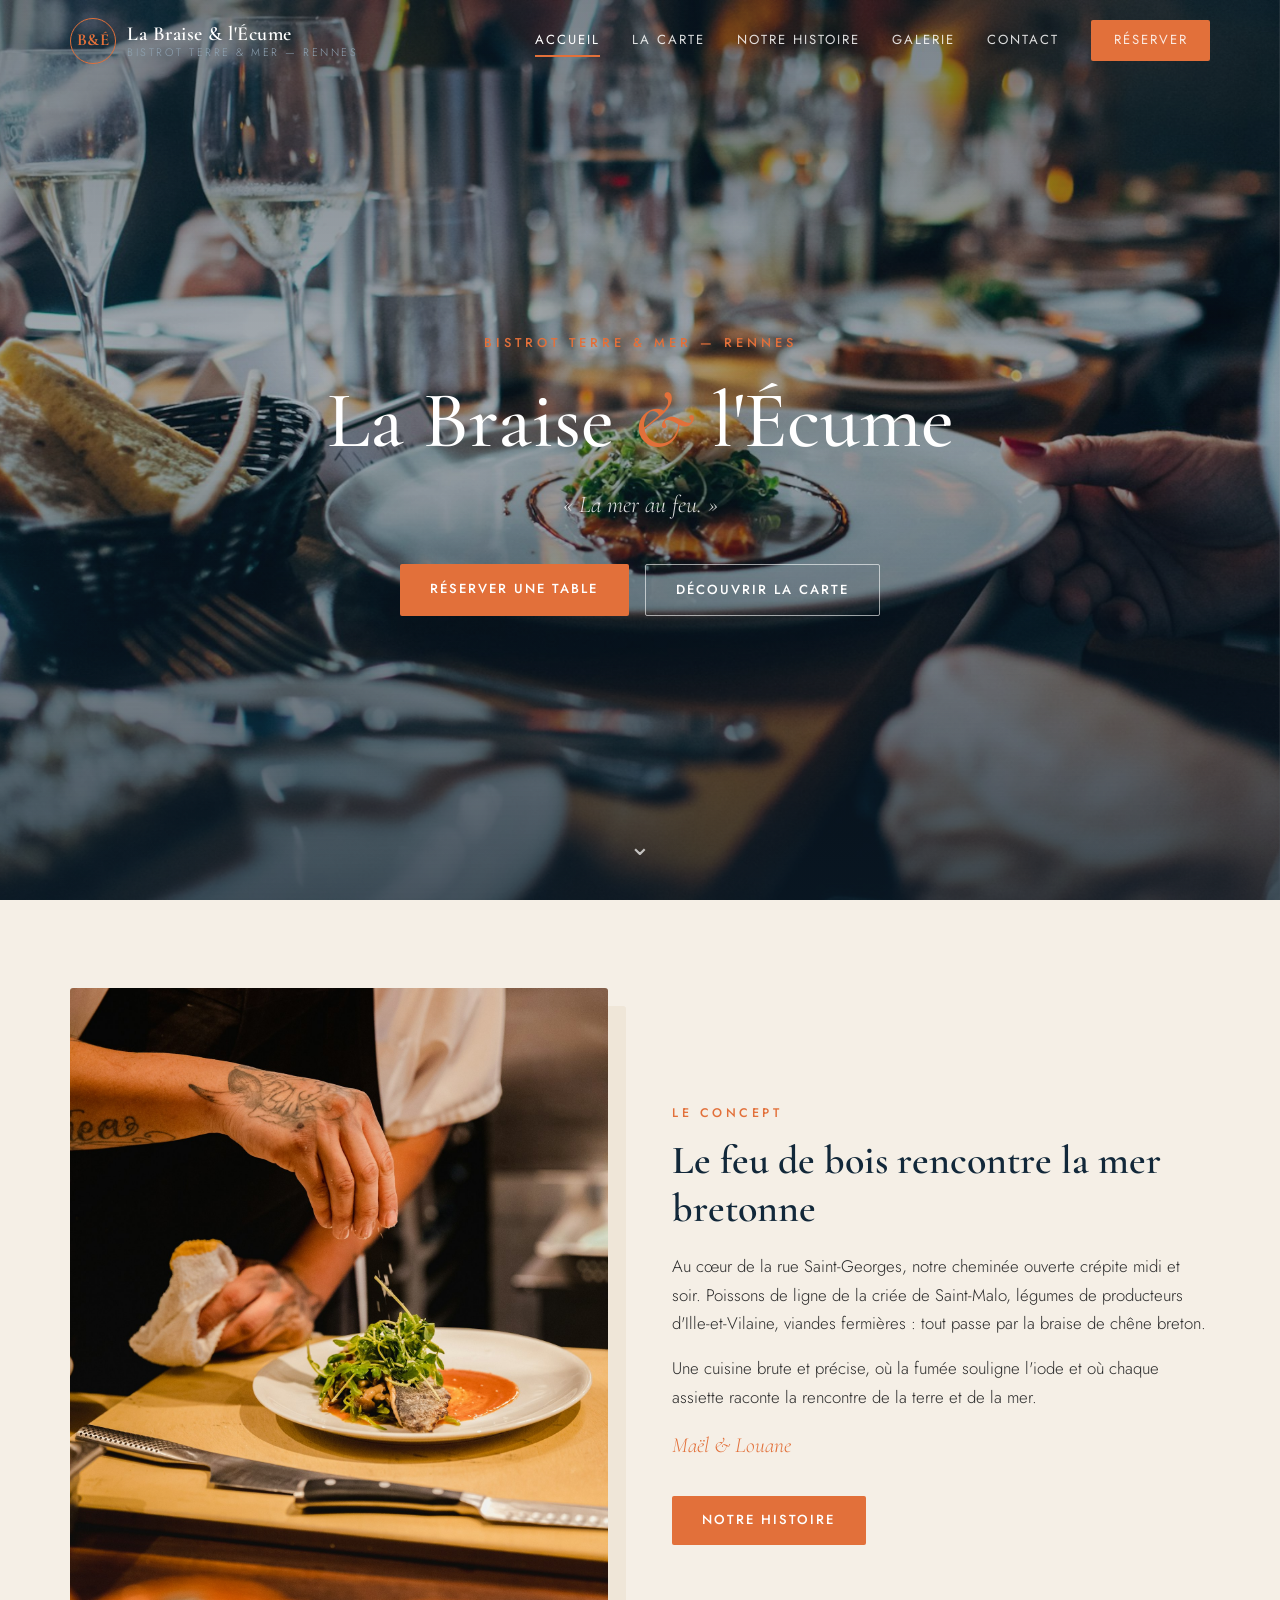
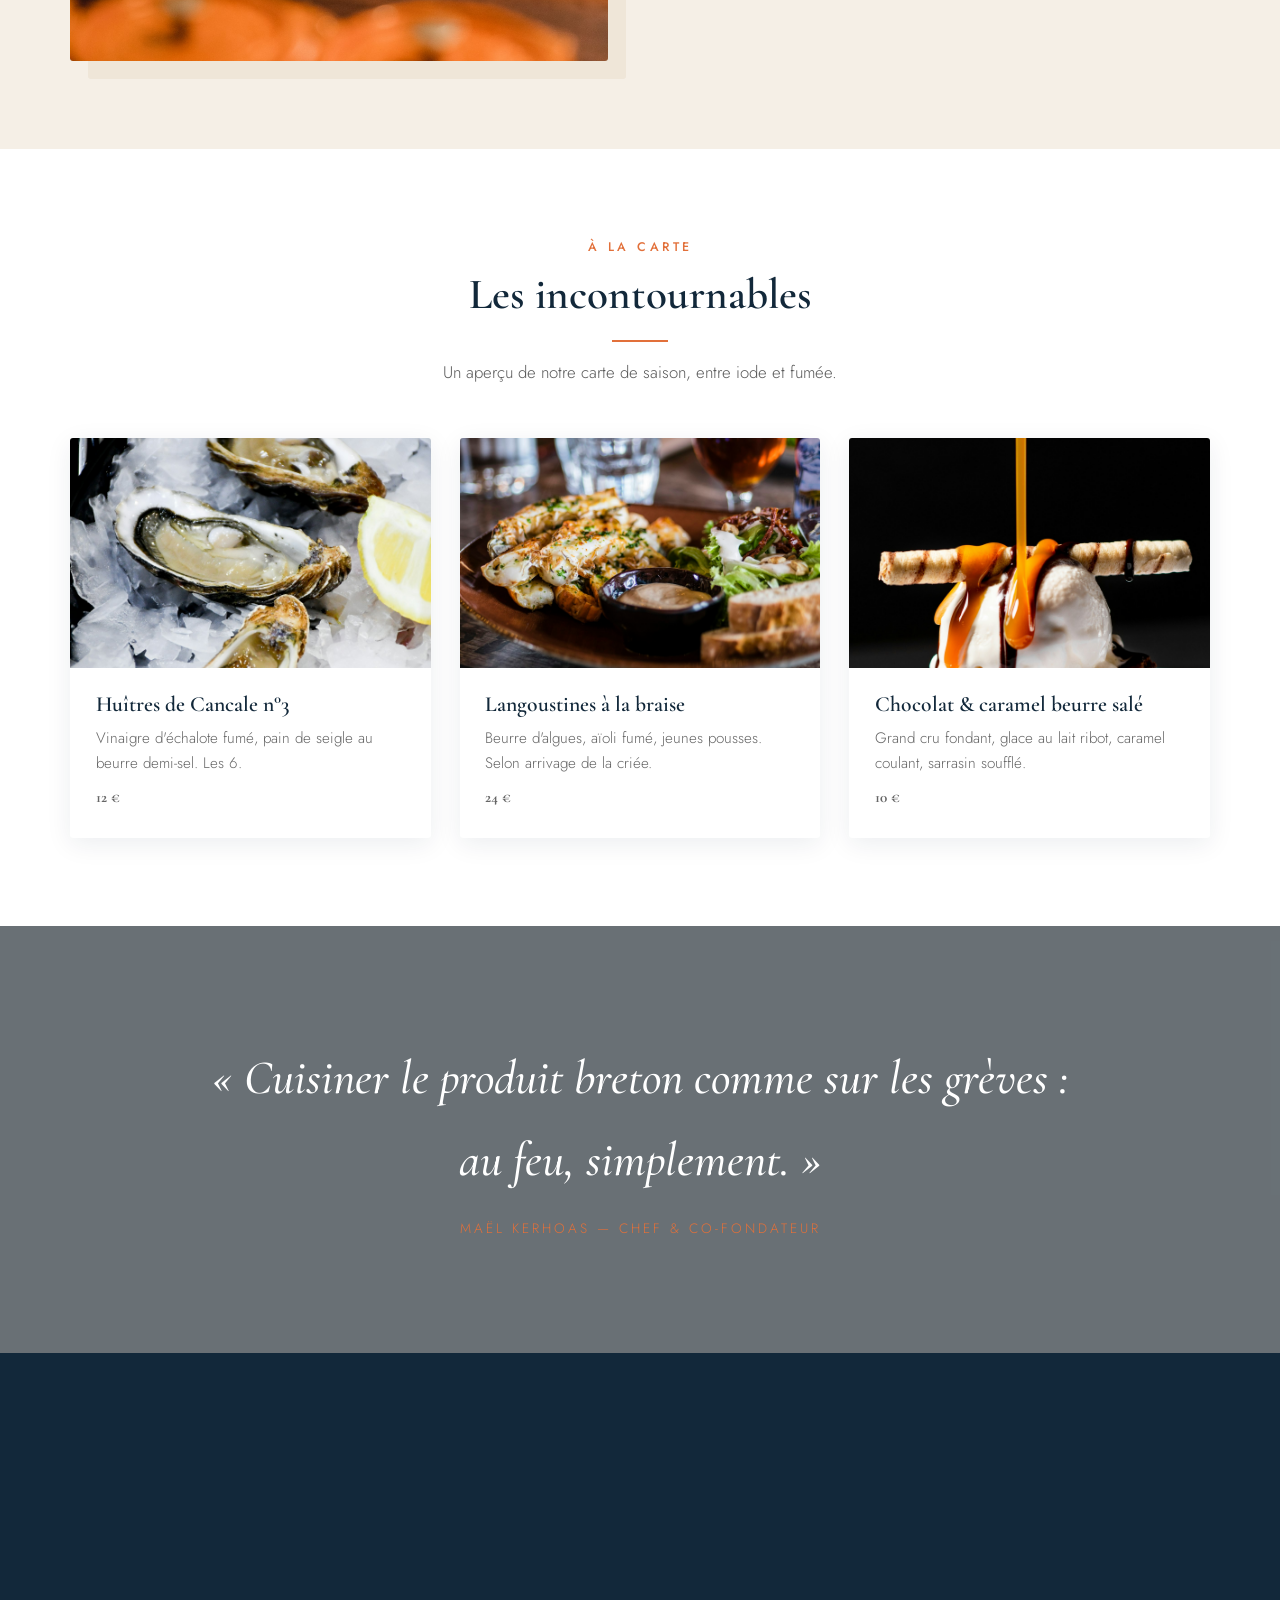
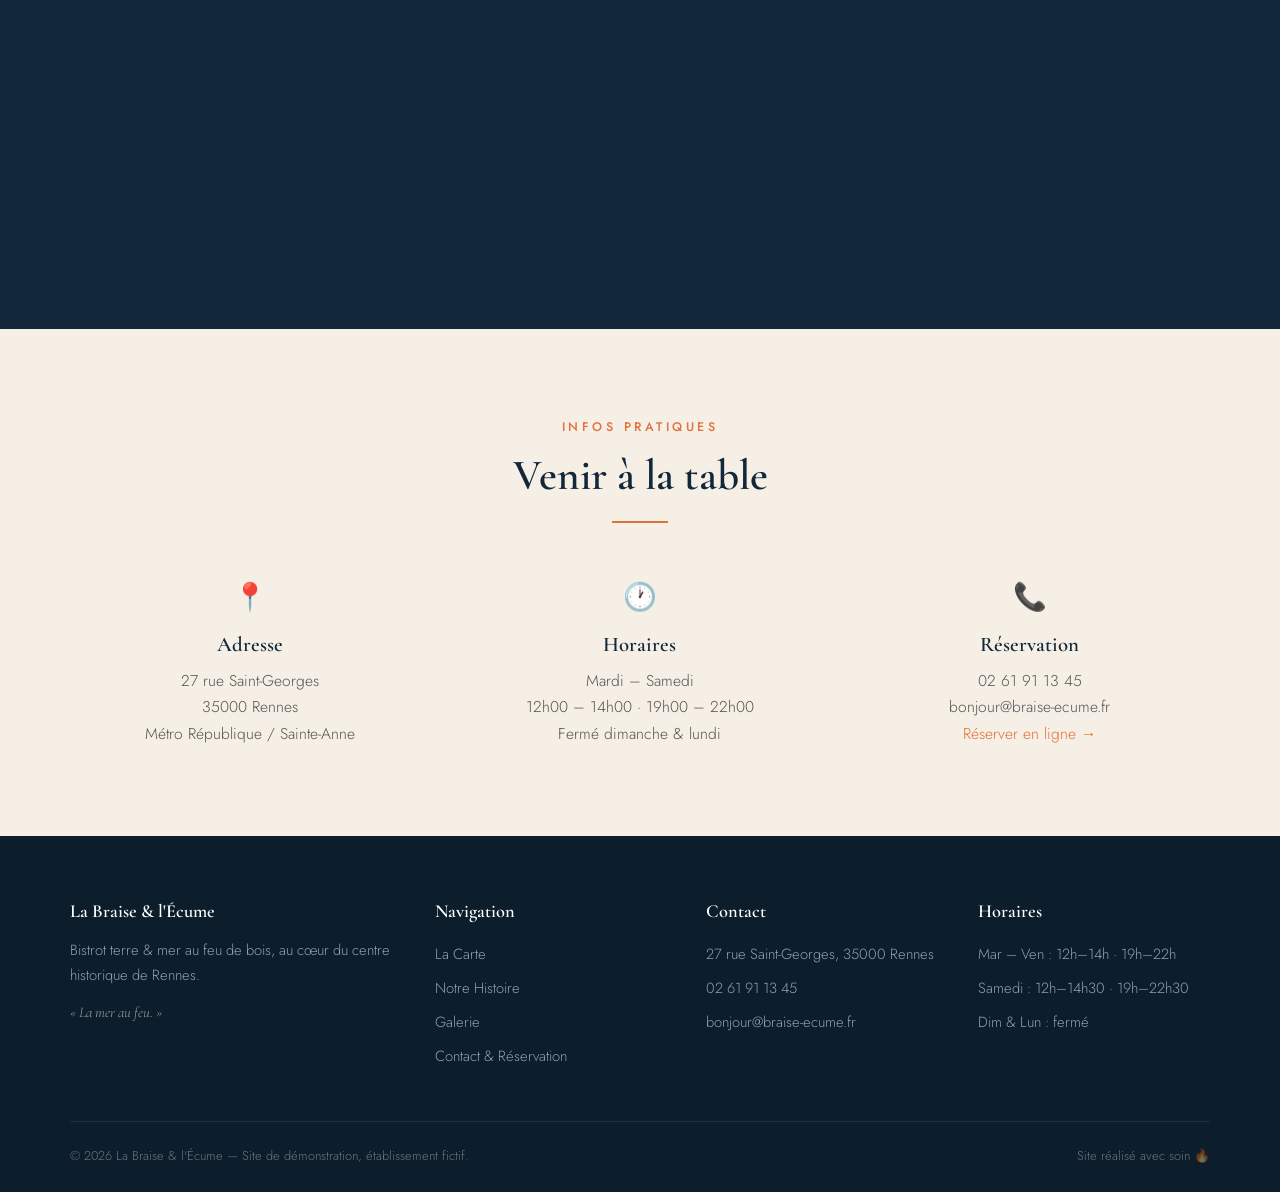
==== index.html @ b2feb7f7 "Site vitrine démo — La Braise & l'Écume, bistrot fictif à Rennes Co-Authored-By: Claude Fable 5 <nor" ====
<!DOCTYPE html>
<html lang="fr">
<head>
  <meta charset="UTF-8">
  <meta name="viewport" content="width=device-width, initial-scale=1.0">
  <title>La Braise &amp; l'Écume — Bistrot terre &amp; mer à Rennes</title>
  <meta name="description" content="Bistrot terre & mer au cœur de Rennes. Cuisine à la braise, produits de la mer bretonne, circuit court. Rue Saint-Georges — La mer au feu.">
  <link rel="preconnect" href="https://fonts.googleapis.com">
  <link rel="preconnect" href="https://fonts.gstatic.com" crossorigin>
  <link href="https://fonts.googleapis.com/css2?family=Cormorant+Garamond:ital,wght@0,400;0,500;0,600;0,700;1,400;1,500&family=Jost:wght@300;400;500;600&display=swap" rel="stylesheet">
  <link rel="stylesheet" href="css/style.css">
  <link rel="icon" href="data:image/svg+xml,<svg xmlns='http://www.w3.org/2000/svg' viewBox='0 0 100 100'><text y='.9em' font-size='90'>🔥</text></svg>">
</head>
<body>

  <header class="header">
    <div class="container header-inner">
      <a href="index.html" class="logo">
        <span class="logo-mark">B&amp;É</span>
        <span class="logo-text">
          <span class="logo-name">La Braise &amp; l'Écume</span>
          <span class="logo-tag">Bistrot terre &amp; mer — Rennes</span>
        </span>
      </a>
      <nav class="nav">
        <a href="index.html" class="active">Accueil</a>
        <a href="carte.html">La Carte</a>
        <a href="histoire.html">Notre Histoire</a>
        <a href="galerie.html">Galerie</a>
        <a href="contact.html">Contact</a>
        <a href="contact.html#reservation" class="btn">Réserver</a>
      </nav>
      <button class="burger" aria-label="Menu"><span></span><span></span><span></span></button>
    </div>
  </header>

  <!-- HERO -->
  <section class="hero">
    <div class="hero-content">
      <p class="hero-kicker">Bistrot terre &amp; mer — Rennes</p>
      <h1>La Braise <em>&amp;</em> l'Écume</h1>
      <p class="hero-sub">« La mer au feu. »</p>
      <div class="hero-actions">
        <a href="contact.html#reservation" class="btn">Réserver une table</a>
        <a href="carte.html" class="btn ghost">Découvrir la carte</a>
      </div>
    </div>
    <a href="#concept" class="hero-scroll" aria-label="Défiler">⌄</a>
  </section>

  <!-- CONCEPT -->
  <section class="section" id="concept">
    <div class="container split">
      <div class="split-img reveal">
        <img src="images/dressage.jpg" alt="Le chef dresse un plat au comptoir de la cuisine ouverte">
      </div>
      <div class="split-txt reveal">
        <span class="kicker">Le concept</span>
        <h2>Le feu de bois rencontre la mer bretonne</h2>
        <p>Au cœur de la rue Saint-Georges, notre cheminée ouverte crépite midi et soir.
        Poissons de ligne de la criée de Saint-Malo, légumes de producteurs d'Ille-et-Vilaine,
        viandes fermières : tout passe par la braise de chêne breton.</p>
        <p>Une cuisine brute et précise, où la fumée souligne l'iode et où chaque assiette
        raconte la rencontre de la terre et de la mer.</p>
        <p class="signature">Maël &amp; Louane</p>
        <a href="histoire.html" class="btn">Notre histoire</a>
      </div>
    </div>
  </section>

  <!-- SUGGESTIONS -->
  <section class="section white">
    <div class="container">
      <div class="section-head reveal">
        <span class="kicker">À la carte</span>
        <h2>Les incontournables</h2>
        <hr class="sep">
        <p>Un aperçu de notre carte de saison, entre iode et fumée.</p>
      </div>
      <div class="cards">
        <article class="card reveal">
          <img src="images/huitres.jpg" alt="Huîtres creuses de Cancale sur glace">
          <div class="card-body">
            <h3>Huîtres de Cancale n°3</h3>
            <p>Vinaigre d'échalote fumé, pain de seigle au beurre demi-sel. Les 6.</p>
            <p class="card-prix">12 €</p>
          </div>
        </article>
        <article class="card reveal">
          <img src="images/cuisine.jpg" alt="Langoustines grillées, salade croquante et pain de campagne">
          <div class="card-body">
            <h3>Langoustines à la braise</h3>
            <p>Beurre d'algues, aïoli fumé, jeunes pousses. Selon arrivage de la criée.</p>
            <p class="card-prix">24 €</p>
          </div>
        </article>
        <article class="card reveal">
          <img src="images/dessert.jpg" alt="Dessert chocolat, glace et caramel coulant">
          <div class="card-body">
            <h3>Chocolat &amp; caramel beurre salé</h3>
            <p>Grand cru fondant, glace au lait ribot, caramel coulant, sarrasin soufflé.</p>
            <p class="card-prix">10 €</p>
          </div>
        </article>
      </div>
    </div>
  </section>

  <!-- BANDEAU DEVISE -->
  <section class="bandeau">
    <div>
      <blockquote>« Cuisiner le produit breton comme sur les grèves&nbsp;:<br>au feu, simplement. »</blockquote>
      <cite>Maël Kerhoas — Chef &amp; co-fondateur</cite>
    </div>
  </section>

  <!-- AVIS -->
  <section class="section dark">
    <div class="container">
      <div class="section-head reveal">
        <span class="kicker">Ils en parlent</span>
        <h2>Le mot de nos clients</h2>
        <hr class="sep">
      </div>
      <div class="avis-grid">
        <article class="avis reveal">
          <div class="avis-stars">★★★★★</div>
          <p>« Le turbot entier à la braise, à partager à deux : un souvenir de vacances en
          plein centre de Rennes. Service aux petits soins. »</p>
          <footer>Camille R. — Google</footer>
        </article>
        <article class="avis reveal">
          <div class="avis-stars">★★★★★</div>
          <p>« La cheminée en salle, l'odeur du feu de bois, les accords cidre proposés par
          Louane… On y retourne dès que possible. »</p>
          <footer>Antoine L. — TripAdvisor</footer>
        </article>
        <article class="avis reveal">
          <div class="avis-stars">★★★★★</div>
          <p>« Formule midi imbattable pour la qualité. Produits ultra-frais, équipe
          passionnée qui prend le temps d'expliquer chaque plat. »</p>
          <footer>Sophie M. — Google</footer>
        </article>
      </div>
    </div>
  </section>

  <!-- INFOS PRATIQUES -->
  <section class="section">
    <div class="container">
      <div class="section-head reveal">
        <span class="kicker">Infos pratiques</span>
        <h2>Venir à la table</h2>
        <hr class="sep">
      </div>
      <div class="infos-grid">
        <div class="info-item reveal">
          <span class="ico">📍</span>
          <h3>Adresse</h3>
          <p>27 rue Saint-Georges<br>35000 Rennes<br>Métro République / Sainte-Anne</p>
        </div>
        <div class="info-item reveal">
          <span class="ico">🕐</span>
          <h3>Horaires</h3>
          <p>Mardi – Samedi<br>12h00 – 14h00 · 19h00 – 22h00<br>Fermé dimanche &amp; lundi</p>
        </div>
        <div class="info-item reveal">
          <span class="ico">📞</span>
          <h3>Réservation</h3>
          <p>02 61 91 13 45<br>bonjour@braise-ecume.fr<br><a href="contact.html#reservation" style="color:var(--braise)">Réserver en ligne →</a></p>
        </div>
      </div>
    </div>
  </section>

  <!-- FOOTER -->
  <footer class="footer">
    <div class="container">
      <div class="footer-grid">
        <div>
          <h4>La Braise &amp; l'Écume</h4>
          <p>Bistrot terre &amp; mer au feu de bois, au cœur du centre historique de Rennes.</p>
          <p class="footer-devise">« La mer au feu. »</p>
        </div>
        <div>
          <h4>Navigation</h4>
          <ul>
            <li><a href="carte.html">La Carte</a></li>
            <li><a href="histoire.html">Notre Histoire</a></li>
            <li><a href="galerie.html">Galerie</a></li>
            <li><a href="contact.html">Contact &amp; Réservation</a></li>
          </ul>
        </div>
        <div>
          <h4>Contact</h4>
          <ul>
            <li>27 rue Saint-Georges, 35000 Rennes</li>
            <li><a href="tel:0261911345">02 61 91 13 45</a></li>
            <li><a href="mailto:bonjour@braise-ecume.fr">bonjour@braise-ecume.fr</a></li>
          </ul>
        </div>
        <div>
          <h4>Horaires</h4>
          <ul>
            <li>Mar – Ven : 12h–14h · 19h–22h</li>
            <li>Samedi : 12h–14h30 · 19h–22h30</li>
            <li>Dim &amp; Lun : fermé</li>
          </ul>
        </div>
      </div>
      <div class="footer-bottom">
        <span>© 2026 La Braise &amp; l'Écume — Site de démonstration, établissement fictif.</span>
        <span>Site réalisé avec soin 🔥</span>
      </div>
    </div>
  </footer>

  <script src="js/script.js"></script>
</body>
</html>
---- css/style.css ----
/* ==========================================================
   La Braise & l'Écume — Bistrot terre & mer, Rennes (démo)
   ========================================================== */

:root {
  --bleu-nuit: #12283a;
  --bleu-nuit-2: #0c1d2b;
  --braise: #e2703a;
  --braise-hover: #c95c28;
  --creme: #f5efe6;
  --creme-2: #efe6d8;
  --algue: #5c7160;
  --texte: #2b2b2b;
  --texte-clair: #8fa3b3;
  --blanc: #ffffff;
  --serif: "Cormorant Garamond", Georgia, serif;
  --sans: "Jost", "Segoe UI", sans-serif;
}

* { margin: 0; padding: 0; box-sizing: border-box; }

html { scroll-behavior: smooth; }

body {
  font-family: var(--sans);
  font-weight: 300;
  color: var(--texte);
  background: var(--creme);
  line-height: 1.7;
  font-size: 1.05rem;
}

img { max-width: 100%; display: block; }

h1, h2, h3, h4 { font-family: var(--serif); font-weight: 600; line-height: 1.2; }

a { color: inherit; text-decoration: none; }

.container { width: min(1140px, 92%); margin: 0 auto; }

/* ---------- Header ---------- */
.header {
  position: fixed; inset: 0 0 auto 0; z-index: 100;
  padding: 1.1rem 0;
  transition: background .35s ease, padding .35s ease, box-shadow .35s ease;
}
.header.scrolled {
  background: rgba(12, 29, 43, .97);
  padding: .65rem 0;
  box-shadow: 0 4px 24px rgba(0,0,0,.25);
}
.header-inner { display: flex; align-items: center; justify-content: space-between; }

.logo { display: flex; align-items: center; gap: .7rem; color: var(--blanc); }
.logo-mark {
  width: 46px; height: 46px; flex: none;
  border: 1.5px solid var(--braise); border-radius: 50%;
  display: grid; place-items: center;
  font-family: var(--serif); font-size: 1.05rem; font-weight: 700;
  color: var(--braise); letter-spacing: .5px;
}
.logo-text { display: flex; flex-direction: column; line-height: 1.15; }
.logo-name { font-family: var(--serif); font-size: 1.25rem; font-weight: 600; letter-spacing: .5px; }
.logo-tag { font-size: .68rem; text-transform: uppercase; letter-spacing: 2.5px; color: var(--texte-clair); }

.nav { display: flex; align-items: center; gap: 2rem; }
.nav a {
  color: rgba(255,255,255,.85); font-size: .82rem; font-weight: 400;
  text-transform: uppercase; letter-spacing: 2px;
  padding: .3rem 0; position: relative; transition: color .25s;
}
.nav a::after {
  content: ""; position: absolute; left: 0; bottom: 0;
  width: 0; height: 1.5px; background: var(--braise); transition: width .3s;
}
.nav a:hover, .nav a.active { color: var(--blanc); }
.nav a:hover::after, .nav a.active::after { width: 100%; }

.btn {
  display: inline-block; background: var(--braise); color: var(--blanc);
  font-family: var(--sans); font-size: .82rem; font-weight: 500;
  text-transform: uppercase; letter-spacing: 2px;
  padding: .85rem 1.9rem; border: none; border-radius: 2px;
  cursor: pointer; transition: background .25s, transform .25s;
}
.btn:hover { background: var(--braise-hover); transform: translateY(-2px); }
.btn.ghost {
  background: transparent; border: 1px solid rgba(255,255,255,.6);
}
.btn.ghost:hover { background: rgba(255,255,255,.12); }
.nav .btn { padding: .6rem 1.4rem; }

.burger {
  display: none; background: none; border: none; cursor: pointer;
  flex-direction: column; gap: 5px; padding: 6px; z-index: 110;
}
.burger span { width: 26px; height: 2px; background: var(--blanc); transition: .3s; }
.burger.open span:nth-child(1) { transform: translateY(7px) rotate(45deg); }
.burger.open span:nth-child(2) { opacity: 0; }
.burger.open span:nth-child(3) { transform: translateY(-7px) rotate(-45deg); }

/* ---------- Hero (accueil) ---------- */
.hero {
  position: relative; min-height: 100svh;
  display: grid; place-items: center; text-align: center;
  color: var(--blanc); overflow: hidden;
}
.hero::before {
  content: ""; position: absolute; inset: 0;
  background: url("../images/hero.jpg") center/cover no-repeat;
  animation: heroZoom 18s ease-out forwards;
}
@keyframes heroZoom { from { transform: scale(1.08); } to { transform: scale(1); } }
.hero::after {
  content: ""; position: absolute; inset: 0;
  background: linear-gradient(180deg, rgba(12,29,43,.55) 0%, rgba(12,29,43,.35) 45%, rgba(12,29,43,.75) 100%);
}
.hero-content { position: relative; z-index: 2; padding: 7rem 1rem 4rem; }
.hero-kicker {
  font-size: .8rem; text-transform: uppercase; letter-spacing: 4px;
  color: var(--braise); font-weight: 500; margin-bottom: 1.2rem;
}
.hero h1 {
  font-size: clamp(2.6rem, 7vw, 5rem); font-weight: 500; color: var(--blanc);
}
.hero h1 em { font-style: italic; color: var(--braise); }
.hero-sub {
  font-family: var(--serif); font-style: italic;
  font-size: clamp(1.15rem, 2.5vw, 1.5rem); color: rgba(255,255,255,.85);
  margin: 1rem 0 2.4rem;
}
.hero-actions { display: flex; gap: 1rem; justify-content: center; flex-wrap: wrap; }
.hero-scroll {
  position: absolute; bottom: 2rem; left: 50%; transform: translateX(-50%);
  z-index: 2; color: rgba(255,255,255,.7); font-size: 1.6rem;
  animation: bounce 2.2s infinite;
}
@keyframes bounce { 0%,100% { transform: translate(-50%,0); } 50% { transform: translate(-50%,10px); } }

/* ---------- Page hero (sous-pages) ---------- */
.page-hero {
  position: relative; min-height: 46vh;
  display: grid; place-items: center; text-align: center; color: var(--blanc);
  padding: 8rem 1rem 3rem;
}
.page-hero::before { content: ""; position: absolute; inset: 0; background: center/cover no-repeat; }
.page-hero::after {
  content: ""; position: absolute; inset: 0;
  background: linear-gradient(180deg, rgba(12,29,43,.72), rgba(12,29,43,.55));
}
.page-hero.ph-carte::before { background-image: url("../images/huitres.jpg"); }
.page-hero.ph-histoire::before { background-image: url("../images/dressage.jpg"); background-position: center 30%; }
.page-hero.ph-galerie::before { background-image: url("../images/salle.jpg"); }
.page-hero.ph-contact::before { background-image: url("../images/terrasse.jpg"); }
.page-hero > div { position: relative; z-index: 2; }
.page-hero h1 { font-size: clamp(2.4rem, 5.5vw, 3.8rem); font-weight: 500; }

/* ---------- Sections ---------- */
.section { padding: 5.5rem 0; }
.section.dark { background: var(--bleu-nuit); color: rgba(255,255,255,.88); }
.section.white { background: var(--blanc); }

.section-head { text-align: center; max-width: 640px; margin: 0 auto 3.2rem; }
.kicker {
  font-size: .78rem; text-transform: uppercase; letter-spacing: 3.5px;
  color: var(--braise); font-weight: 500; display: block; margin-bottom: .7rem;
}
.section-head h2 { font-size: clamp(1.9rem, 4vw, 2.7rem); color: var(--bleu-nuit); }
.section.dark .section-head h2 { color: var(--blanc); }
.section-head p { margin-top: 1rem; color: #5a5a5a; }
.section.dark .section-head p { color: var(--texte-clair); }

.sep {
  width: 56px; height: 2px; background: var(--braise);
  margin: 1.2rem auto 0; border: none;
}

/* ---------- Grille intro (accueil) ---------- */
.split { display: grid; grid-template-columns: 1fr 1fr; gap: 4rem; align-items: center; }
.split.reverse > .split-img { order: 2; }
.split-img { position: relative; }
.split-img img {
  border-radius: 3px; box-shadow: 18px 18px 0 var(--creme-2);
  aspect-ratio: 4 / 5; object-fit: cover; width: 100%;
}
.section.dark .split-img img { box-shadow: 18px 18px 0 rgba(255,255,255,.06); }
.split-txt h2 { font-size: clamp(1.8rem, 3.5vw, 2.5rem); color: var(--bleu-nuit); margin-bottom: 1.3rem; }
.section.dark .split-txt h2 { color: var(--blanc); }
.split-txt p + p { margin-top: 1rem; }
.split-txt .btn { margin-top: 2rem; }
.signature {
  font-family: var(--serif); font-style: italic; font-size: 1.35rem;
  color: var(--braise); margin-top: 1.6rem;
}

/* ---------- Cartes plats (accueil) ---------- */
.cards { display: grid; grid-template-columns: repeat(3, 1fr); gap: 1.8rem; }
.card {
  background: var(--blanc); border-radius: 3px; overflow: hidden;
  box-shadow: 0 6px 26px rgba(18,40,58,.08);
  transition: transform .3s, box-shadow .3s;
}
.card:hover { transform: translateY(-6px); box-shadow: 0 14px 34px rgba(18,40,58,.14); }
.card img { height: 230px; width: 100%; object-fit: cover; }
.card-body { padding: 1.5rem 1.6rem 1.7rem; }
.card-body h3 { font-size: 1.35rem; color: var(--bleu-nuit); }
.card-body p { font-size: .95rem; color: #666; margin-top: .5rem; }
.card-prix { font-family: var(--serif); font-size: 1.25rem; color: var(--braise); font-weight: 700; margin-top: .9rem; }

/* ---------- Bandeau devise ---------- */
.bandeau {
  position: relative; padding: 7rem 1rem; text-align: center; color: var(--blanc);
}
.bandeau::before {
  content: ""; position: absolute; inset: 0;
  background: url("../images/braise.jpg") center/cover no-repeat fixed;
}
.bandeau::after { content: ""; position: absolute; inset: 0; background: rgba(12,29,43,.6); }
.bandeau > div { position: relative; z-index: 2; }
.bandeau blockquote {
  font-family: var(--serif); font-style: italic;
  font-size: clamp(1.8rem, 4.5vw, 3rem); font-weight: 500;
}
.bandeau cite { display: block; margin-top: 1rem; font-style: normal; font-size: .85rem; letter-spacing: 3px; text-transform: uppercase; color: var(--braise); }

/* ---------- Avis ---------- */
.avis-grid { display: grid; grid-template-columns: repeat(3, 1fr); gap: 1.8rem; }
.avis {
  background: rgba(255,255,255,.05); border: 1px solid rgba(255,255,255,.1);
  padding: 2rem; border-radius: 3px;
}
.avis-stars { color: var(--braise); letter-spacing: 3px; margin-bottom: 1rem; }
.avis p { font-family: var(--serif); font-style: italic; font-size: 1.1rem; color: rgba(255,255,255,.9); }
.avis footer { margin-top: 1.3rem; font-size: .85rem; text-transform: uppercase; letter-spacing: 2px; color: var(--texte-clair); }

/* ---------- Infos bandeau accueil ---------- */
.infos-grid { display: grid; grid-template-columns: repeat(3, 1fr); gap: 1.8rem; text-align: center; }
.info-item h3 { color: var(--bleu-nuit); font-size: 1.3rem; margin-bottom: .6rem; }
.info-item .ico { font-size: 1.7rem; display: block; margin-bottom: .8rem; }
.info-item p { font-size: .98rem; color: #555; }

/* ---------- Page carte ---------- */
.menu-note {
  text-align: center; font-family: var(--serif); font-style: italic;
  color: #777; max-width: 560px; margin: -1.8rem auto 3rem;
}
.menu-section { max-width: 780px; margin: 0 auto 4rem; }
.menu-section:last-child { margin-bottom: 0; }
.menu-section h3 {
  text-align: center; font-size: 2rem; color: var(--bleu-nuit); margin-bottom: .4rem;
}
.menu-section .menu-sub { text-align: center; font-size: .9rem; color: var(--algue); font-style: italic; margin-bottom: 2.2rem; }
.menu-item {
  display: flex; align-items: baseline; gap: .8rem; padding: 1.05rem 0;
  border-bottom: 1px dashed #d8cfc0;
}
.menu-item:last-child { border-bottom: none; }
.menu-item-txt { flex: 1; }
.menu-item-txt h4 { font-size: 1.22rem; color: var(--bleu-nuit); font-weight: 600; }
.menu-item-txt p { font-size: .92rem; color: #777; margin-top: .15rem; }
.menu-prix { font-family: var(--serif); font-size: 1.25rem; font-weight: 700; color: var(--braise); white-space: nowrap; }
.tag-veg {
  display: inline-block; font-size: .68rem; background: var(--algue); color: #fff;
  border-radius: 10px; padding: .1rem .6rem; margin-left: .5rem;
  letter-spacing: 1px; text-transform: uppercase; vertical-align: middle;
}

.menus-fixes { display: grid; grid-template-columns: repeat(3, 1fr); gap: 1.8rem; }
.menu-fixe {
  background: var(--blanc); border-top: 3px solid var(--braise);
  padding: 2.2rem 1.9rem; text-align: center; border-radius: 3px;
  box-shadow: 0 6px 26px rgba(18,40,58,.08);
}
.menu-fixe h3 { font-size: 1.5rem; color: var(--bleu-nuit); }
.menu-fixe .prix-fixe { font-family: var(--serif); font-size: 2.3rem; color: var(--braise); font-weight: 700; margin: .8rem 0 1rem; }
.menu-fixe ul { list-style: none; font-size: .95rem; color: #666; }
.menu-fixe li { padding: .45rem 0; border-bottom: 1px dashed #e5dccb; }
.menu-fixe li:last-child { border: none; }
.menu-fixe .menu-dispo { margin-top: 1.1rem; font-size: .78rem; text-transform: uppercase; letter-spacing: 2px; color: var(--algue); }

/* ---------- Page histoire ---------- */
.valeurs-grid { display: grid; grid-template-columns: repeat(4, 1fr); gap: 1.6rem; }
.valeur {
  background: rgba(255,255,255,.05); border: 1px solid rgba(255,255,255,.1);
  padding: 1.9rem 1.5rem; text-align: center; border-radius: 3px;
}
.valeur .ico { font-size: 1.9rem; display: block; margin-bottom: .9rem; }
.valeur h3 { color: var(--blanc); font-size: 1.2rem; margin-bottom: .5rem; }
.valeur p { font-size: .9rem; color: var(--texte-clair); }

.chiffres { display: grid; grid-template-columns: repeat(3, 1fr); gap: 1.5rem; text-align: center; margin-top: 3.5rem; }
.chiffre .n { font-family: var(--serif); font-size: 2.6rem; font-weight: 700; color: var(--braise); }
.chiffre .l { font-size: .82rem; text-transform: uppercase; letter-spacing: 2px; color: #666; }
.section.dark .chiffre .l { color: var(--texte-clair); }

/* ---------- Galerie ---------- */
.galerie-grid {
  display: grid; grid-template-columns: repeat(3, 1fr); gap: 1rem;
}
.galerie-grid a {
  position: relative; overflow: hidden; border-radius: 3px; display: block;
  aspect-ratio: 1 / 1; cursor: zoom-in;
}
.galerie-grid a.wide { grid-column: span 2; aspect-ratio: auto; }
.galerie-grid img {
  width: 100%; height: 100%; object-fit: cover; transition: transform .5s ease;
}
.galerie-grid a:hover img { transform: scale(1.06); }
.galerie-grid a::after {
  content: attr(data-legende); position: absolute; inset: auto 0 0 0;
  padding: 2.2rem 1.2rem .9rem;
  background: linear-gradient(transparent, rgba(12,29,43,.85));
  color: #fff; font-size: .88rem; letter-spacing: 1px;
  opacity: 0; transform: translateY(8px); transition: .35s;
}
.galerie-grid a:hover::after { opacity: 1; transform: translateY(0); }

.lightbox {
  position: fixed; inset: 0; z-index: 200; background: rgba(8,18,27,.94);
  display: none; place-items: center; padding: 2.5rem;
}
.lightbox.open { display: grid; }
.lightbox img { max-width: 100%; max-height: 82vh; border-radius: 3px; }
.lightbox-legende { color: rgba(255,255,255,.85); text-align: center; margin-top: 1rem; font-family: var(--serif); font-style: italic; font-size: 1.15rem; }
.lightbox-close {
  position: absolute; top: 1.4rem; right: 1.8rem; background: none; border: none;
  color: #fff; font-size: 2.4rem; cursor: pointer; line-height: 1;
}

/* ---------- Page contact ---------- */
.contact-grid { display: grid; grid-template-columns: 1.1fr .9fr; gap: 3.5rem; align-items: start; }
.horaires-table { width: 100%; border-collapse: collapse; margin-top: 1rem; }
.horaires-table td { padding: .55rem 0; border-bottom: 1px dashed #d8cfc0; font-size: .98rem; }
.horaires-table td:last-child { text-align: right; }
.horaires-table .ferme td { color: #a35; }
.contact-bloc + .contact-bloc { margin-top: 2.4rem; }
.contact-bloc h3 { font-size: 1.45rem; color: var(--bleu-nuit); margin-bottom: .7rem; }
.contact-bloc p { color: #555; }
.contact-bloc a { color: var(--braise); }

.form {
  background: var(--blanc); padding: 2.4rem; border-radius: 3px;
  box-shadow: 0 6px 30px rgba(18,40,58,.1); border-top: 3px solid var(--braise);
}
.form h3 { font-size: 1.6rem; color: var(--bleu-nuit); margin-bottom: 1.4rem; }
.form-row { display: grid; grid-template-columns: 1fr 1fr; gap: 1rem; }
.form label { display: block; font-size: .8rem; text-transform: uppercase; letter-spacing: 1.5px; color: #666; margin: 1rem 0 .35rem; }
.form input, .form select, .form textarea {
  width: 100%; padding: .75rem .9rem; border: 1px solid #ddd3c2; border-radius: 2px;
  font-family: var(--sans); font-size: .98rem; background: var(--creme);
  transition: border .25s;
}
.form input:focus, .form select:focus, .form textarea:focus { outline: none; border-color: var(--braise); }
.form .btn { width: 100%; margin-top: 1.6rem; }
.form-success {
  display: none; margin-top: 1.2rem; padding: 1rem;
  background: #eaf3ec; border-left: 3px solid var(--algue);
  color: #33513b; font-size: .95rem;
}
.form-success.visible { display: block; }

.map-wrap { margin-top: 4.5rem; }
.map-wrap iframe {
  width: 100%; height: 380px; border: none; border-radius: 3px;
  filter: grayscale(35%) contrast(95%);
}

/* ---------- Footer ---------- */
.footer { background: var(--bleu-nuit-2); color: var(--texte-clair); padding: 4rem 0 1.6rem; }
.footer-grid { display: grid; grid-template-columns: 1.4fr 1fr 1fr 1fr; gap: 2.5rem; }
.footer h4 { color: var(--blanc); font-size: 1.15rem; margin-bottom: 1rem; }
.footer p, .footer a, .footer li { font-size: .92rem; }
.footer ul { list-style: none; }
.footer li { padding: .28rem 0; }
.footer a:hover { color: var(--braise); }
.footer-devise { font-family: var(--serif); font-style: italic; font-size: 1.05rem; margin-top: .8rem; color: rgba(255,255,255,.6); }
.footer-bottom {
  margin-top: 3rem; padding-top: 1.4rem; border-top: 1px solid rgba(255,255,255,.08);
  display: flex; justify-content: space-between; gap: 1rem; flex-wrap: wrap;
  font-size: .8rem; color: rgba(255,255,255,.4);
}

/* ---------- Reveal ---------- */
.reveal { opacity: 0; transform: translateY(26px); transition: opacity .7s ease, transform .7s ease; }
.reveal.visible { opacity: 1; transform: none; }

/* ---------- Responsive ---------- */
@media (max-width: 900px) {
  .cards, .avis-grid, .infos-grid, .menus-fixes { grid-template-columns: 1fr; }
  .valeurs-grid { grid-template-columns: repeat(2, 1fr); }
  .split, .contact-grid { grid-template-columns: 1fr; gap: 2.5rem; }
  .split.reverse > .split-img { order: 0; }
  .galerie-grid { grid-template-columns: repeat(2, 1fr); }
  .footer-grid { grid-template-columns: 1fr 1fr; }
  .chiffres { grid-template-columns: 1fr; gap: 2rem; }

  .burger { display: flex; }
  .nav {
    position: fixed; inset: 0; background: rgba(12,29,43,.98);
    flex-direction: column; justify-content: center; gap: 2.2rem;
    transform: translateX(100%); transition: transform .4s ease;
  }
  .nav.open { transform: none; }
  .nav a { font-size: 1.05rem; }
}
@media (max-width: 560px) {
  .galerie-grid { grid-template-columns: 1fr; }
  .galerie-grid a.wide { grid-column: auto; }
  .valeurs-grid { grid-template-columns: 1fr; }
  .footer-grid { grid-template-columns: 1fr; }
  .form-row { grid-template-columns: 1fr; }
  .bandeau::before { background-attachment: scroll; }
}
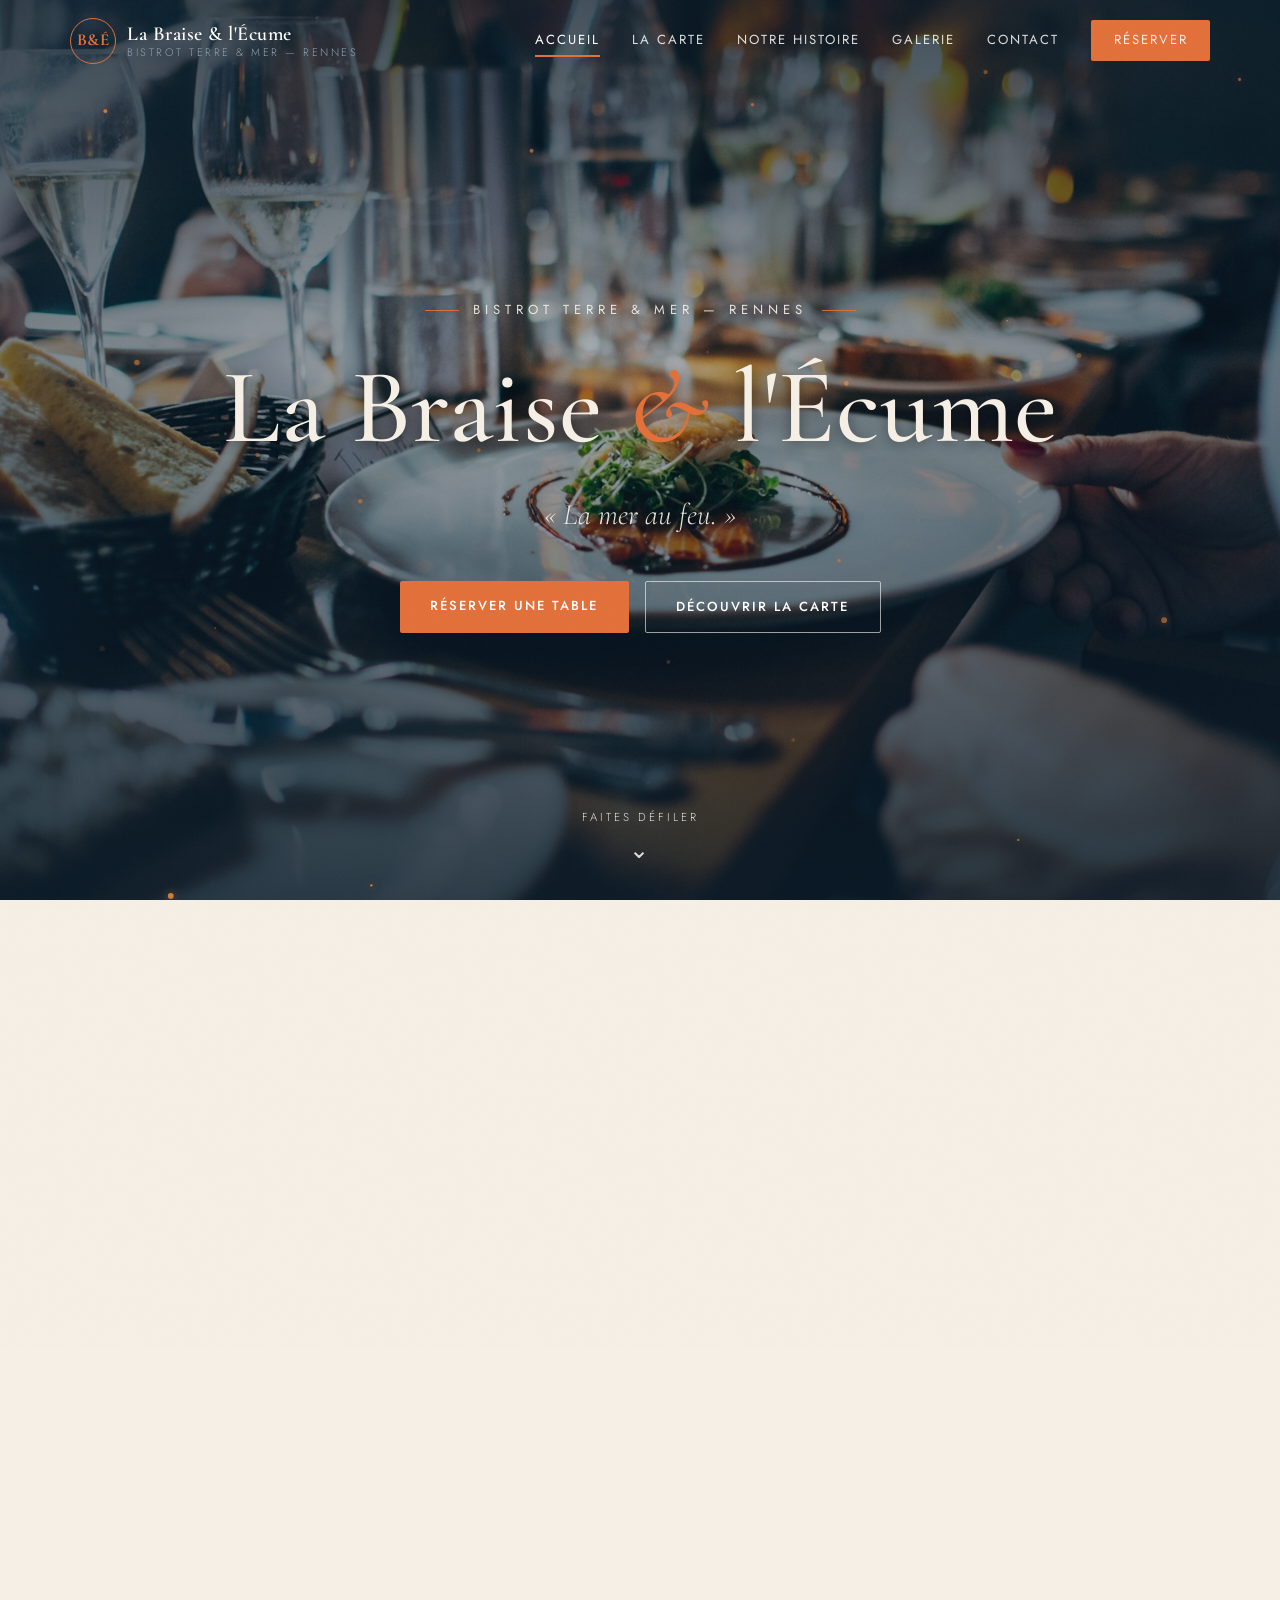
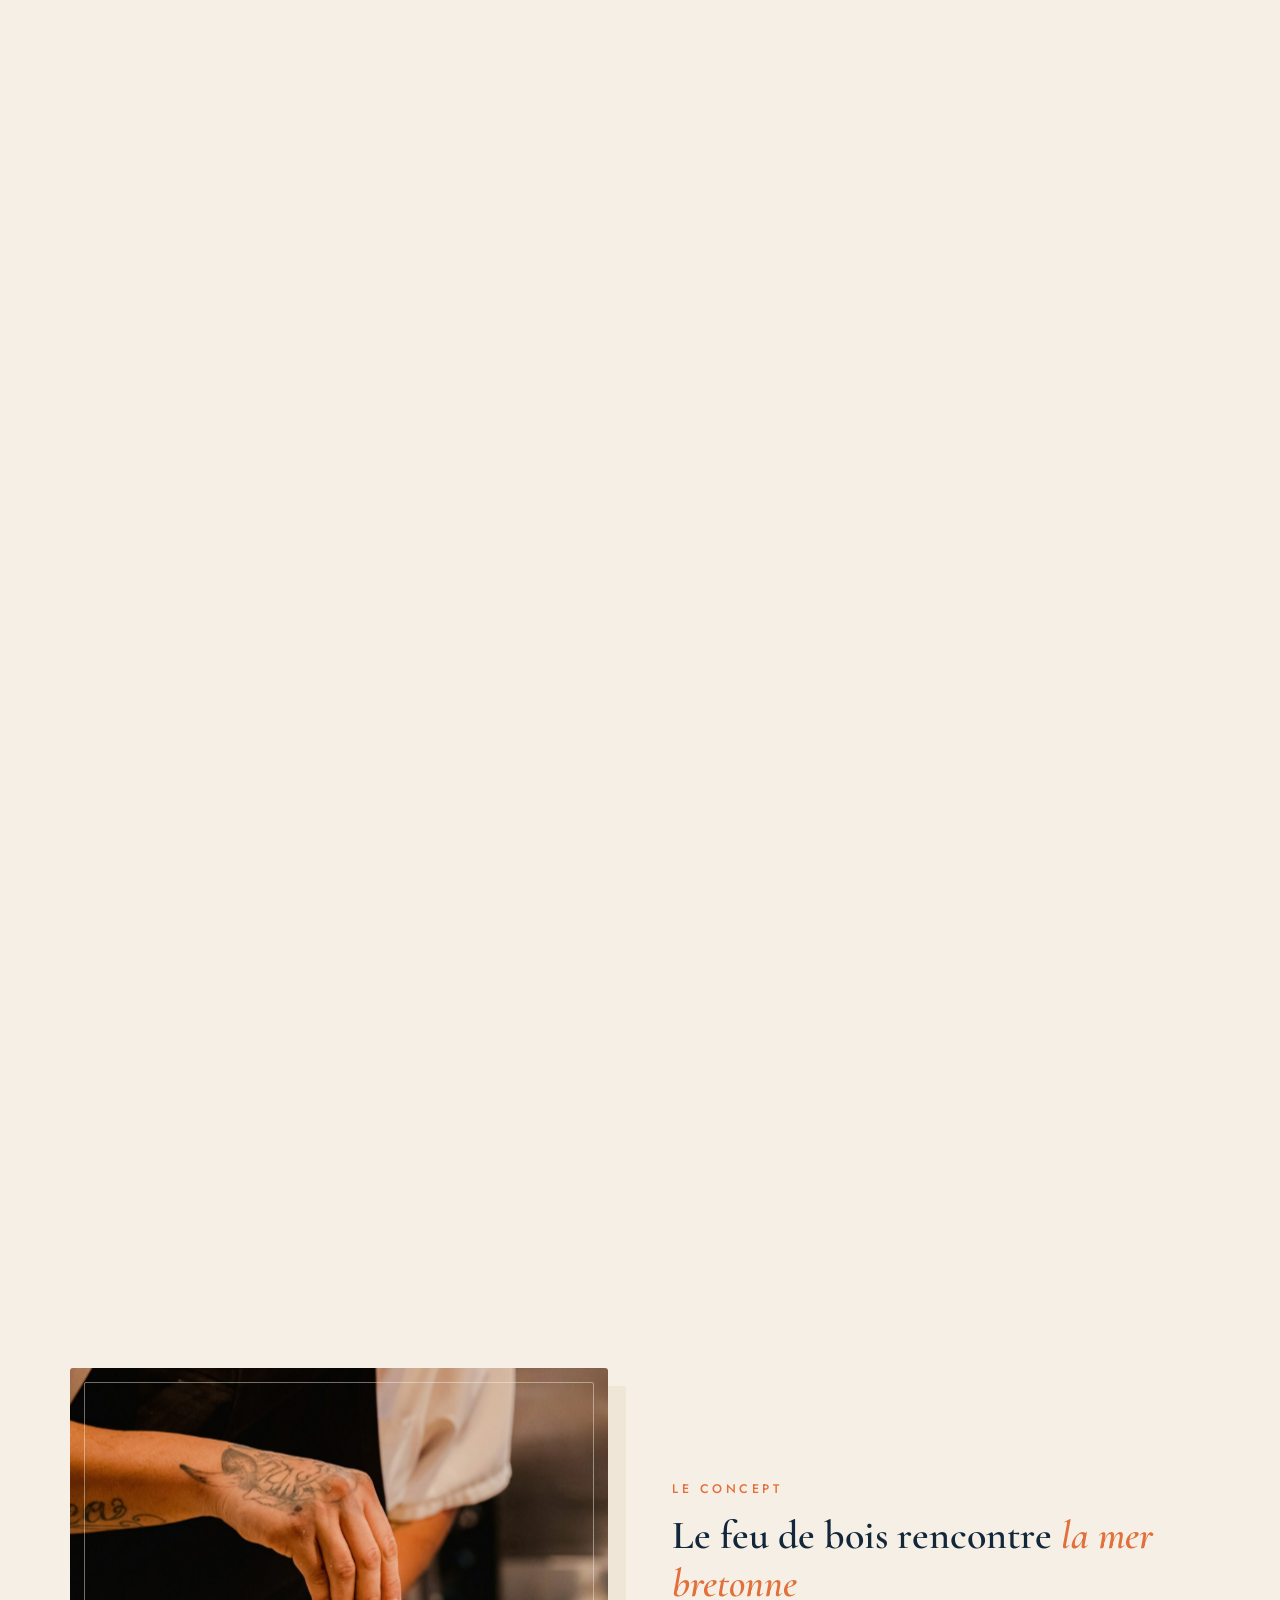
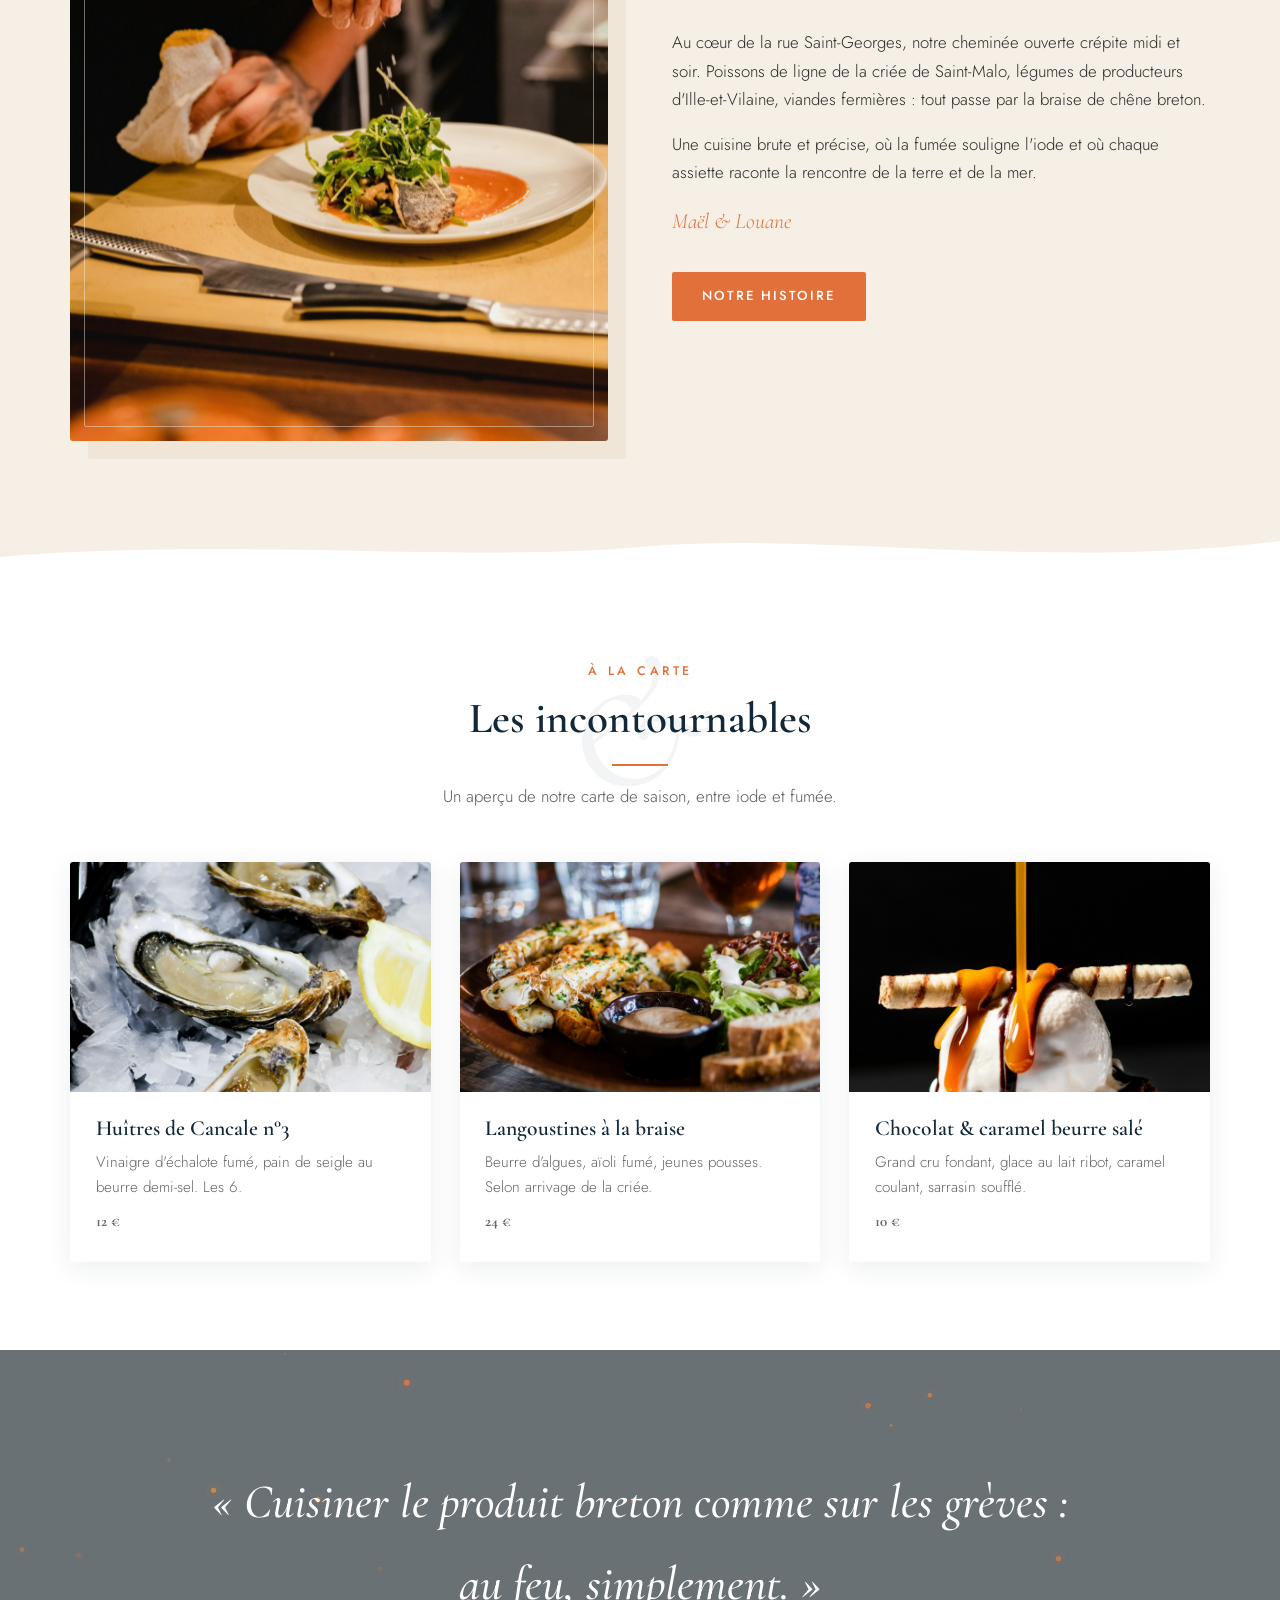
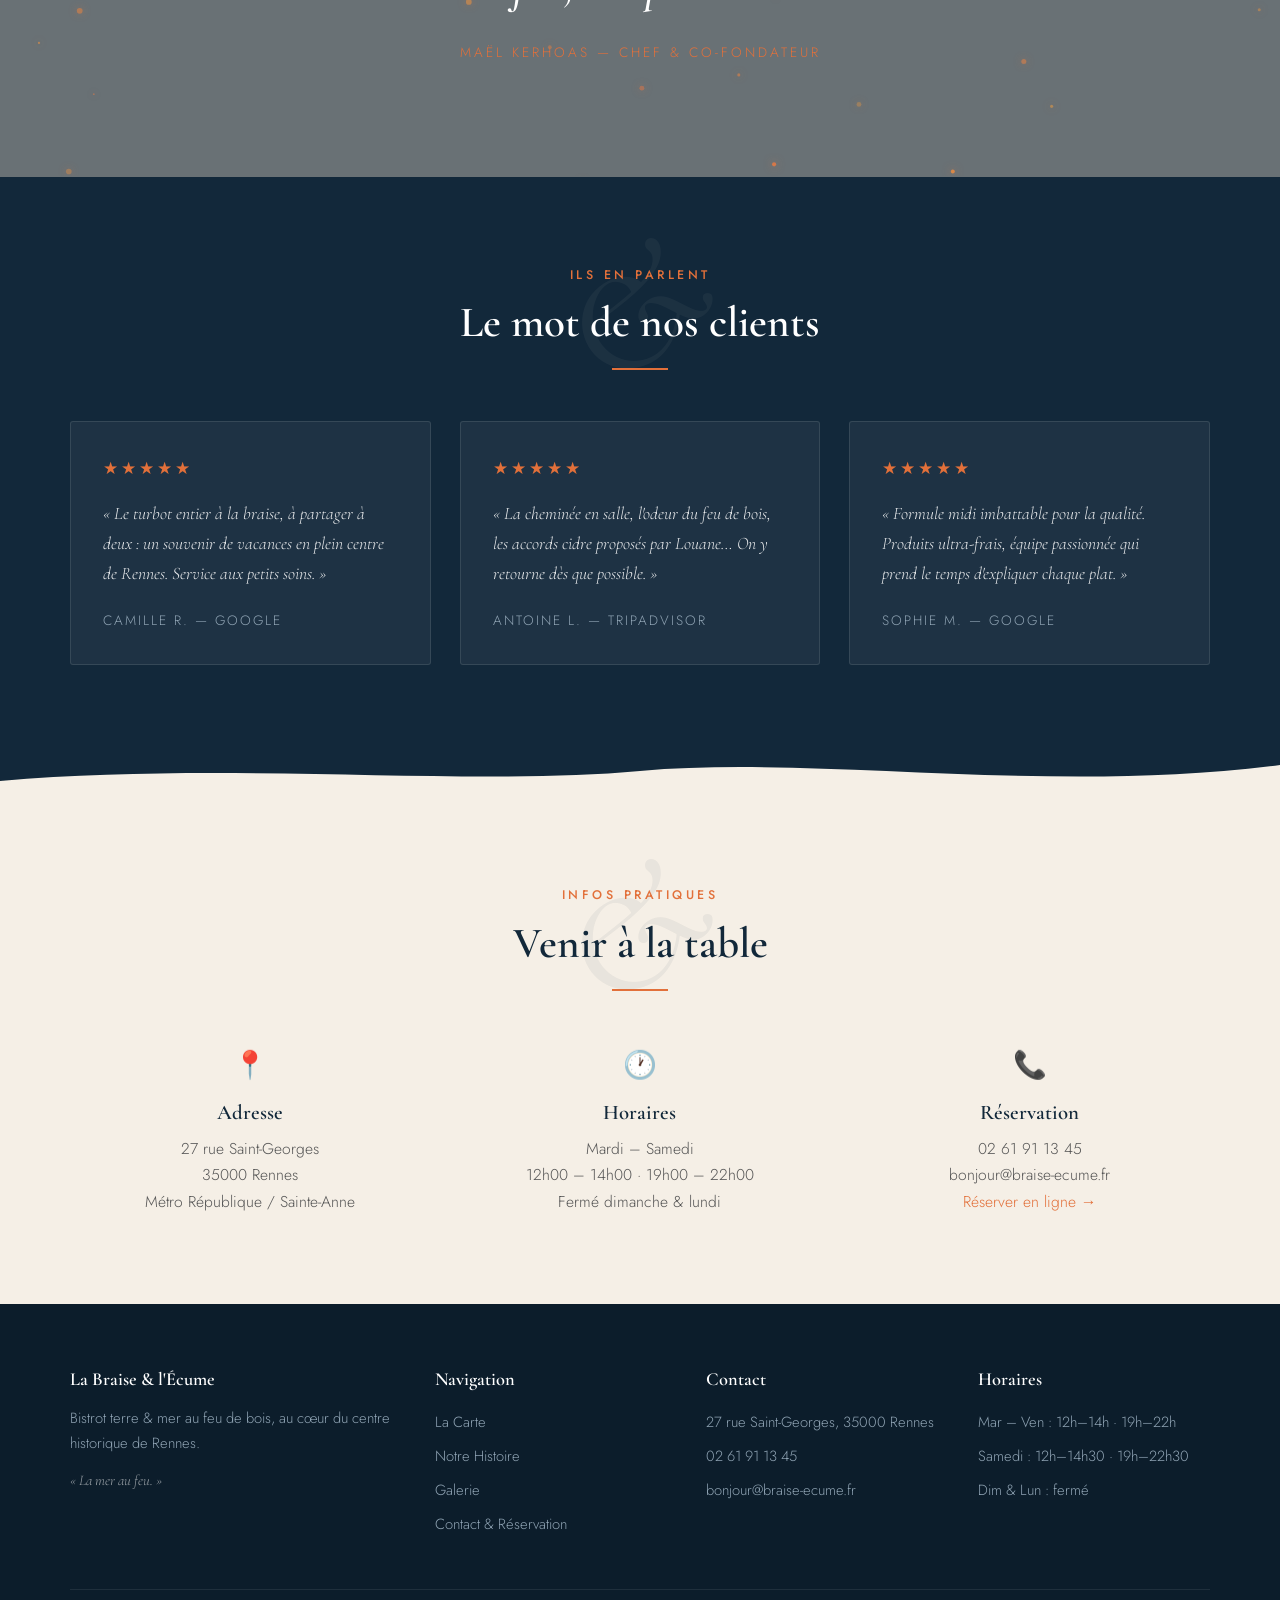
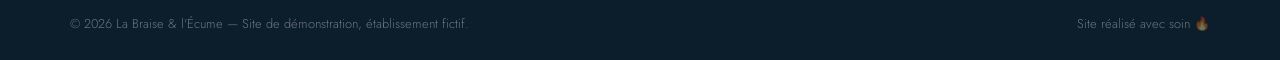
==== commit 61fe0054: "Hero vidéo scroll-scrub, portraits des gérants et effets premium - Vidéo de cuisine à la braise pilo" ====
--- a/index.html
+++ b/index.html
@@ -34,18 +34,22 @@
     </div>
   </header>
 
-  <!-- HERO -->
-  <section class="hero">
-    <div class="hero-content">
-      <p class="hero-kicker">Bistrot terre &amp; mer — Rennes</p>
-      <h1>La Braise <em>&amp;</em> l'Écume</h1>
-      <p class="hero-sub">« La mer au feu. »</p>
-      <div class="hero-actions">
-        <a href="contact.html#reservation" class="btn">Réserver une table</a>
-        <a href="carte.html" class="btn ghost">Découvrir la carte</a>
-      </div>
-    </div>
-    <a href="#concept" class="hero-scroll" aria-label="Défiler">⌄</a>
+  <!-- HERO VIDÉO — la braise se ravive au fil du scroll -->
+  <section class="hero-scrub">
+    <div class="hero-sticky" data-embers>
+      <video src="videos/hero-braise.mp4" poster="images/hero.jpg" muted playsinline preload="auto" aria-hidden="true"></video>
+      <div class="hero-overlay"></div>
+      <div class="hero-content">
+        <p class="hero-kicker">Bistrot terre &amp; mer — Rennes</p>
+        <h1>La Braise <em>&amp;</em> l'Écume</h1>
+        <p class="hero-sub">« La mer au feu. »</p>
+        <div class="hero-actions">
+          <a href="contact.html#reservation" class="btn">Réserver une table</a>
+          <a href="carte.html" class="btn ghost">Découvrir la carte</a>
+        </div>
+      </div>
+      <span class="hero-scroll">Faites défiler<span class="chev">⌄</span></span>
+    </div>
   </section>
 
   <!-- CONCEPT -->
@@ -56,7 +60,7 @@
       </div>
       <div class="split-txt reveal">
         <span class="kicker">Le concept</span>
-        <h2>Le feu de bois rencontre la mer bretonne</h2>
+        <h2>Le feu de bois rencontre <em>la mer bretonne</em></h2>
         <p>Au cœur de la rue Saint-Georges, notre cheminée ouverte crépite midi et soir.
         Poissons de ligne de la criée de Saint-Malo, légumes de producteurs d'Ille-et-Vilaine,
         viandes fermières : tout passe par la braise de chêne breton.</p>
@@ -67,6 +71,10 @@
       </div>
     </div>
   </section>
+
+  <div class="wave-sep" aria-hidden="true" style="background:#ffffff">
+    <svg viewBox="0 0 1440 44" preserveAspectRatio="none"><path fill="#f5efe6" d="M0,0 L1440,0 L1440,12 C1180,42 920,2 720,18 C520,34 260,8 0,28 Z"/></svg>
+  </div>
 
   <!-- SUGGESTIONS -->
   <section class="section white">
@@ -107,7 +115,7 @@
   </section>
 
   <!-- BANDEAU DEVISE -->
-  <section class="bandeau">
+  <section class="bandeau" data-embers>
     <div>
       <blockquote>« Cuisiner le produit breton comme sur les grèves&nbsp;:<br>au feu, simplement. »</blockquote>
       <cite>Maël Kerhoas — Chef &amp; co-fondateur</cite>
@@ -144,6 +152,10 @@
       </div>
     </div>
   </section>
+
+  <div class="wave-sep" aria-hidden="true" style="background:#f5efe6">
+    <svg viewBox="0 0 1440 44" preserveAspectRatio="none"><path fill="#12283a" d="M0,0 L1440,0 L1440,12 C1180,42 920,2 720,18 C520,34 260,8 0,28 Z"/></svg>
+  </div>
 
   <!-- INFOS PRATIQUES -->
   <section class="section">
--- a/css/style.css
+++ b/css/style.css
@@ -99,43 +99,60 @@
 .burger.open span:nth-child(2) { opacity: 0; }
 .burger.open span:nth-child(3) { transform: translateY(-7px) rotate(-45deg); }
 
-/* ---------- Hero (accueil) ---------- */
-.hero {
-  position: relative; min-height: 100svh;
-  display: grid; place-items: center; text-align: center;
-  color: var(--blanc); overflow: hidden;
-}
-.hero::before {
-  content: ""; position: absolute; inset: 0;
-  background: url("../images/hero.jpg") center/cover no-repeat;
-  animation: heroZoom 18s ease-out forwards;
-}
-@keyframes heroZoom { from { transform: scale(1.08); } to { transform: scale(1); } }
-.hero::after {
-  content: ""; position: absolute; inset: 0;
-  background: linear-gradient(180deg, rgba(12,29,43,.55) 0%, rgba(12,29,43,.35) 45%, rgba(12,29,43,.75) 100%);
-}
-.hero-content { position: relative; z-index: 2; padding: 7rem 1rem 4rem; }
+/* ---------- Hero vidéo scrollytelling (accueil) ---------- */
+.hero-scrub { position: relative; height: 320vh; }
+.hero-sticky {
+  position: sticky; top: 0; height: 100svh; overflow: hidden;
+  display: grid; place-items: center; text-align: center; color: var(--blanc);
+}
+.hero-sticky video {
+  position: absolute; inset: 0; width: 100%; height: 100%;
+  object-fit: cover;
+}
+.hero-overlay {
+  position: absolute; inset: 0;
+  background:
+    radial-gradient(ellipse at center, rgba(12,29,43,.15) 0%, rgba(12,29,43,.55) 100%),
+    linear-gradient(180deg, rgba(12,29,43,.6) 0%, rgba(12,29,43,.18) 40%, rgba(12,29,43,.72) 100%);
+}
+.hero-content { position: relative; z-index: 2; padding: 6rem 1rem 4rem; will-change: opacity, transform; }
 .hero-kicker {
-  font-size: .8rem; text-transform: uppercase; letter-spacing: 4px;
-  color: var(--braise); font-weight: 500; margin-bottom: 1.2rem;
-}
-.hero h1 {
-  font-size: clamp(2.6rem, 7vw, 5rem); font-weight: 500; color: var(--blanc);
-}
-.hero h1 em { font-style: italic; color: var(--braise); }
+  font-size: .82rem; text-transform: uppercase; letter-spacing: 5px;
+  color: var(--creme); font-weight: 400; margin-bottom: 1.4rem; opacity: .92;
+}
+.hero-kicker::before, .hero-kicker::after {
+  content: ""; display: inline-block; width: 34px; height: 1px;
+  background: var(--braise); vertical-align: middle; margin: 0 .9rem;
+}
+.hero-scrub h1 {
+  font-size: clamp(3rem, 9.5vw, 6.6rem); font-weight: 500; color: var(--creme);
+  text-shadow: 0 2px 14px rgba(0,0,0,.45), 0 8px 44px rgba(0,0,0,.35);
+  letter-spacing: .5px;
+}
+.hero-scrub h1 em {
+  font-style: italic; color: var(--braise);
+  text-shadow: 0 0 22px rgba(226,112,58,.55), 0 2px 14px rgba(0,0,0,.5);
+}
 .hero-sub {
   font-family: var(--serif); font-style: italic;
-  font-size: clamp(1.15rem, 2.5vw, 1.5rem); color: rgba(255,255,255,.85);
-  margin: 1rem 0 2.4rem;
+  font-size: clamp(1.3rem, 3vw, 1.85rem); color: var(--creme);
+  text-shadow: 0 2px 12px rgba(0,0,0,.5);
+  margin: 1.2rem 0 2.6rem; opacity: .95;
 }
 .hero-actions { display: flex; gap: 1rem; justify-content: center; flex-wrap: wrap; }
 .hero-scroll {
-  position: absolute; bottom: 2rem; left: 50%; transform: translateX(-50%);
-  z-index: 2; color: rgba(255,255,255,.7); font-size: 1.6rem;
+  position: absolute; bottom: 1.8rem; left: 50%; transform: translateX(-50%);
+  z-index: 2; color: rgba(255,255,255,.85); font-size: .72rem;
+  text-transform: uppercase; letter-spacing: 3px; text-align: center;
+}
+.hero-scroll .chev {
+  display: block; font-size: 1.5rem; margin-top: .2rem;
   animation: bounce 2.2s infinite;
 }
-@keyframes bounce { 0%,100% { transform: translate(-50%,0); } 50% { transform: translate(-50%,10px); } }
+@keyframes bounce { 0%,100% { transform: translateY(0); } 50% { transform: translateY(8px); } }
+@media (prefers-reduced-motion: reduce) {
+  .hero-scrub { height: 100svh; }
+}
 
 /* ---------- Page hero (sous-pages) ---------- */
 .page-hero {
@@ -178,12 +195,12 @@
 /* ---------- Grille intro (accueil) ---------- */
 .split { display: grid; grid-template-columns: 1fr 1fr; gap: 4rem; align-items: center; }
 .split.reverse > .split-img { order: 2; }
-.split-img { position: relative; }
-.split-img img {
-  border-radius: 3px; box-shadow: 18px 18px 0 var(--creme-2);
-  aspect-ratio: 4 / 5; object-fit: cover; width: 100%;
-}
-.section.dark .split-img img { box-shadow: 18px 18px 0 rgba(255,255,255,.06); }
+.split-img {
+  position: relative; overflow: hidden; border-radius: 3px;
+  box-shadow: 18px 18px 0 var(--creme-2);
+}
+.split-img img { aspect-ratio: 4 / 5; object-fit: cover; width: 100%; }
+.section.dark .split-img { box-shadow: 18px 18px 0 rgba(255,255,255,.06); }
 .split-txt h2 { font-size: clamp(1.8rem, 3.5vw, 2.5rem); color: var(--bleu-nuit); margin-bottom: 1.3rem; }
 .section.dark .split-txt h2 { color: var(--blanc); }
 .split-txt p + p { margin-top: 1rem; }
@@ -380,8 +397,109 @@
   font-size: .8rem; color: rgba(255,255,255,.4);
 }
 
+/* ==========================================================
+   Touches premium & pâte artistique
+   ========================================================== */
+
+/* Sélection de texte aux couleurs de la maison */
+::selection { background: var(--braise); color: var(--blanc); }
+
+/* Barre de défilement sur mesure */
+::-webkit-scrollbar { width: 11px; }
+::-webkit-scrollbar-track { background: var(--bleu-nuit-2); }
+::-webkit-scrollbar-thumb {
+  background: linear-gradient(var(--braise), var(--braise-hover));
+  border-radius: 6px; border: 2px solid var(--bleu-nuit-2);
+}
+
+/* Grain photographique très léger sur tout le site */
+body::after {
+  content: ""; position: fixed; inset: -50%; z-index: 2000; pointer-events: none;
+  background-image: url("data:image/svg+xml,%3Csvg xmlns='http://www.w3.org/2000/svg' width='200' height='200'%3E%3Cfilter id='n'%3E%3CfeTurbulence type='fractalNoise' baseFrequency='0.85' numOctaves='2'/%3E%3C/filter%3E%3Crect width='200' height='200' filter='url(%23n)' opacity='0.5'/%3E%3C/svg%3E");
+  opacity: .035; animation: grain 9s steps(10) infinite;
+}
+@keyframes grain {
+  0%,100% { transform: translate(0,0); } 20% { transform: translate(-3%,2%); }
+  40% { transform: translate(2%,-3%); } 60% { transform: translate(-2%,-2%); }
+  80% { transform: translate(3%,2%); }
+}
+
+/* Fondu d'arrivée de page */
+body { animation: pageIn .8s ease both; }
+@keyframes pageIn { from { opacity: 0; } to { opacity: 1; } }
+
+/* Header : verre dépoli au scroll */
+.header.scrolled {
+  background: rgba(12, 29, 43, .82);
+  -webkit-backdrop-filter: blur(14px) saturate(140%);
+  backdrop-filter: blur(14px) saturate(140%);
+}
+
+/* Boutons : reflet qui balaye au survol */
+.btn { position: relative; overflow: hidden; }
+.btn::before {
+  content: ""; position: absolute; top: 0; left: -80%;
+  width: 55%; height: 100%; transform: skewX(-22deg);
+  background: linear-gradient(90deg, transparent, rgba(255,255,255,.28), transparent);
+  transition: left .55s ease;
+}
+.btn:hover::before { left: 130%; }
+
+/* Filigrane « & » derrière les titres de section */
+.section-head { position: relative; }
+.section-head::before {
+  content: "&"; position: absolute; left: 50%; top: 50%;
+  transform: translate(-50%, -56%);
+  font-family: var(--serif); font-style: italic; font-weight: 400;
+  font-size: clamp(7rem, 18vw, 12rem); line-height: 1;
+  color: var(--bleu-nuit); opacity: .05; pointer-events: none; z-index: 0;
+}
+.section.dark .section-head::before { color: var(--creme); opacity: .045; }
+.section-head > * { position: relative; z-index: 1; }
+
+/* Accent italique braise dans les titres */
+h2 em, .page-hero h1 em { font-style: italic; color: var(--braise); }
+
+/* Séparateur vague (l'écume) */
+.wave-sep { display: block; width: 100%; height: 44px; margin: 0; }
+.wave-sep svg { display: block; width: 100%; height: 100%; }
+
+/* Canvas braises flottantes */
+.embers {
+  position: absolute; inset: 0; z-index: 1; pointer-events: none;
+}
+.bandeau .embers { z-index: 1; }
+.bandeau > div { z-index: 2; }
+.hero-sticky .embers { z-index: 1; }
+
+/* Images : liseré intérieur fin + parallaxe */
+.split-img::after {
+  content: ""; position: absolute; inset: 14px;
+  border: 1px solid rgba(245,239,230,.45); border-radius: 2px;
+  z-index: 2; pointer-events: none; transition: inset .4s ease;
+}
+.split-img:hover::after { inset: 9px; }
+.split-img img { filter: saturate(.96); will-change: transform; }
+.split-img:hover img { filter: saturate(1.08); }
+
+/* Légende manuscrite sur les portraits */
+.img-legende {
+  position: absolute; bottom: 1.5rem; right: 1.5rem; z-index: 3;
+  background: var(--braise); color: var(--blanc);
+  font-family: var(--serif); font-style: italic; font-size: 1.02rem;
+  padding: .45rem 1.2rem; border-radius: 2px;
+  box-shadow: 0 8px 22px rgba(18,40,58,.35);
+}
+
+/* Reveal en cascade pour les grilles */
+.cards .card:nth-child(2), .avis-grid .avis:nth-child(2),
+.valeurs-grid .valeur:nth-child(2), .menus-fixes .menu-fixe:nth-child(2) { transition-delay: .12s; }
+.cards .card:nth-child(3), .avis-grid .avis:nth-child(3),
+.valeurs-grid .valeur:nth-child(3), .menus-fixes .menu-fixe:nth-child(3) { transition-delay: .24s; }
+.valeurs-grid .valeur:nth-child(4) { transition-delay: .36s; }
+
 /* ---------- Reveal ---------- */
-.reveal { opacity: 0; transform: translateY(26px); transition: opacity .7s ease, transform .7s ease; }
+.reveal { opacity: 0; transform: translateY(26px); transition: opacity .8s cubic-bezier(.22,.61,.36,1), transform .8s cubic-bezier(.22,.61,.36,1); }
 .reveal.visible { opacity: 1; transform: none; }
 
 /* ---------- Responsive ---------- */
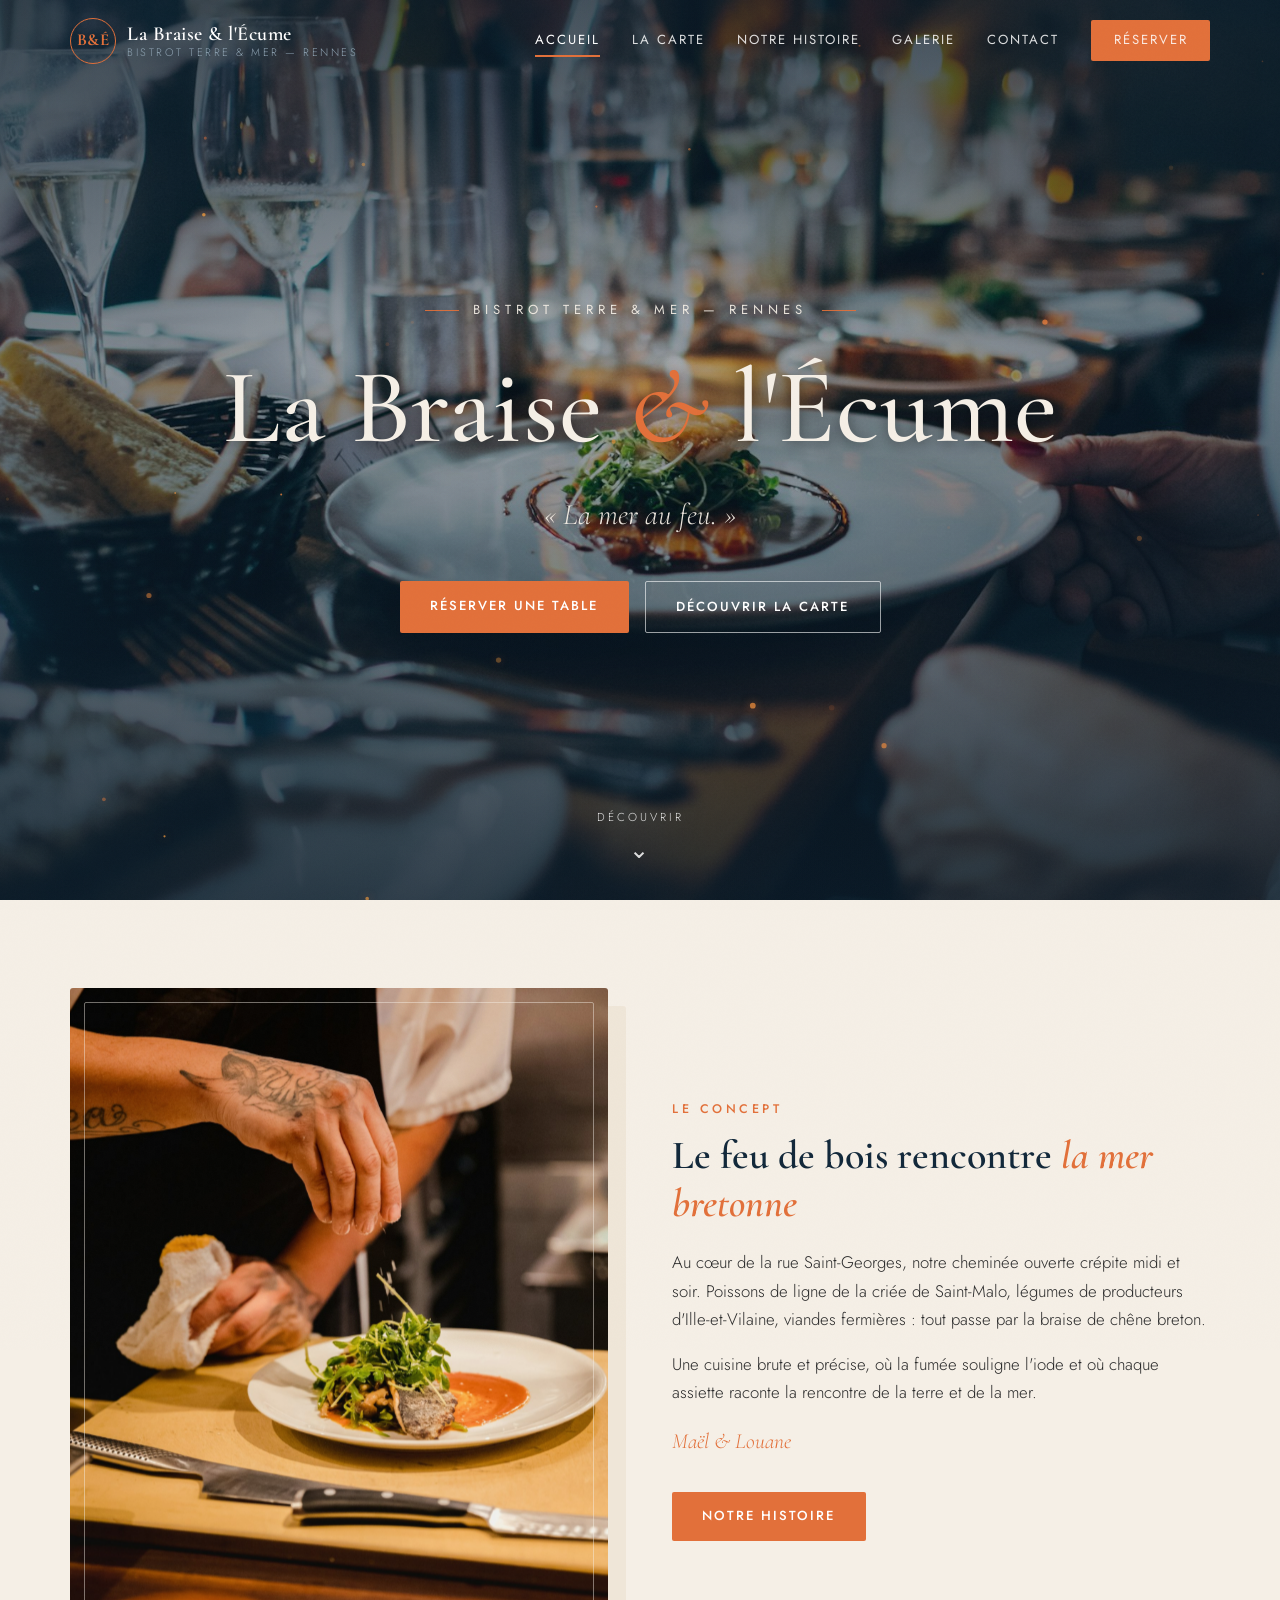
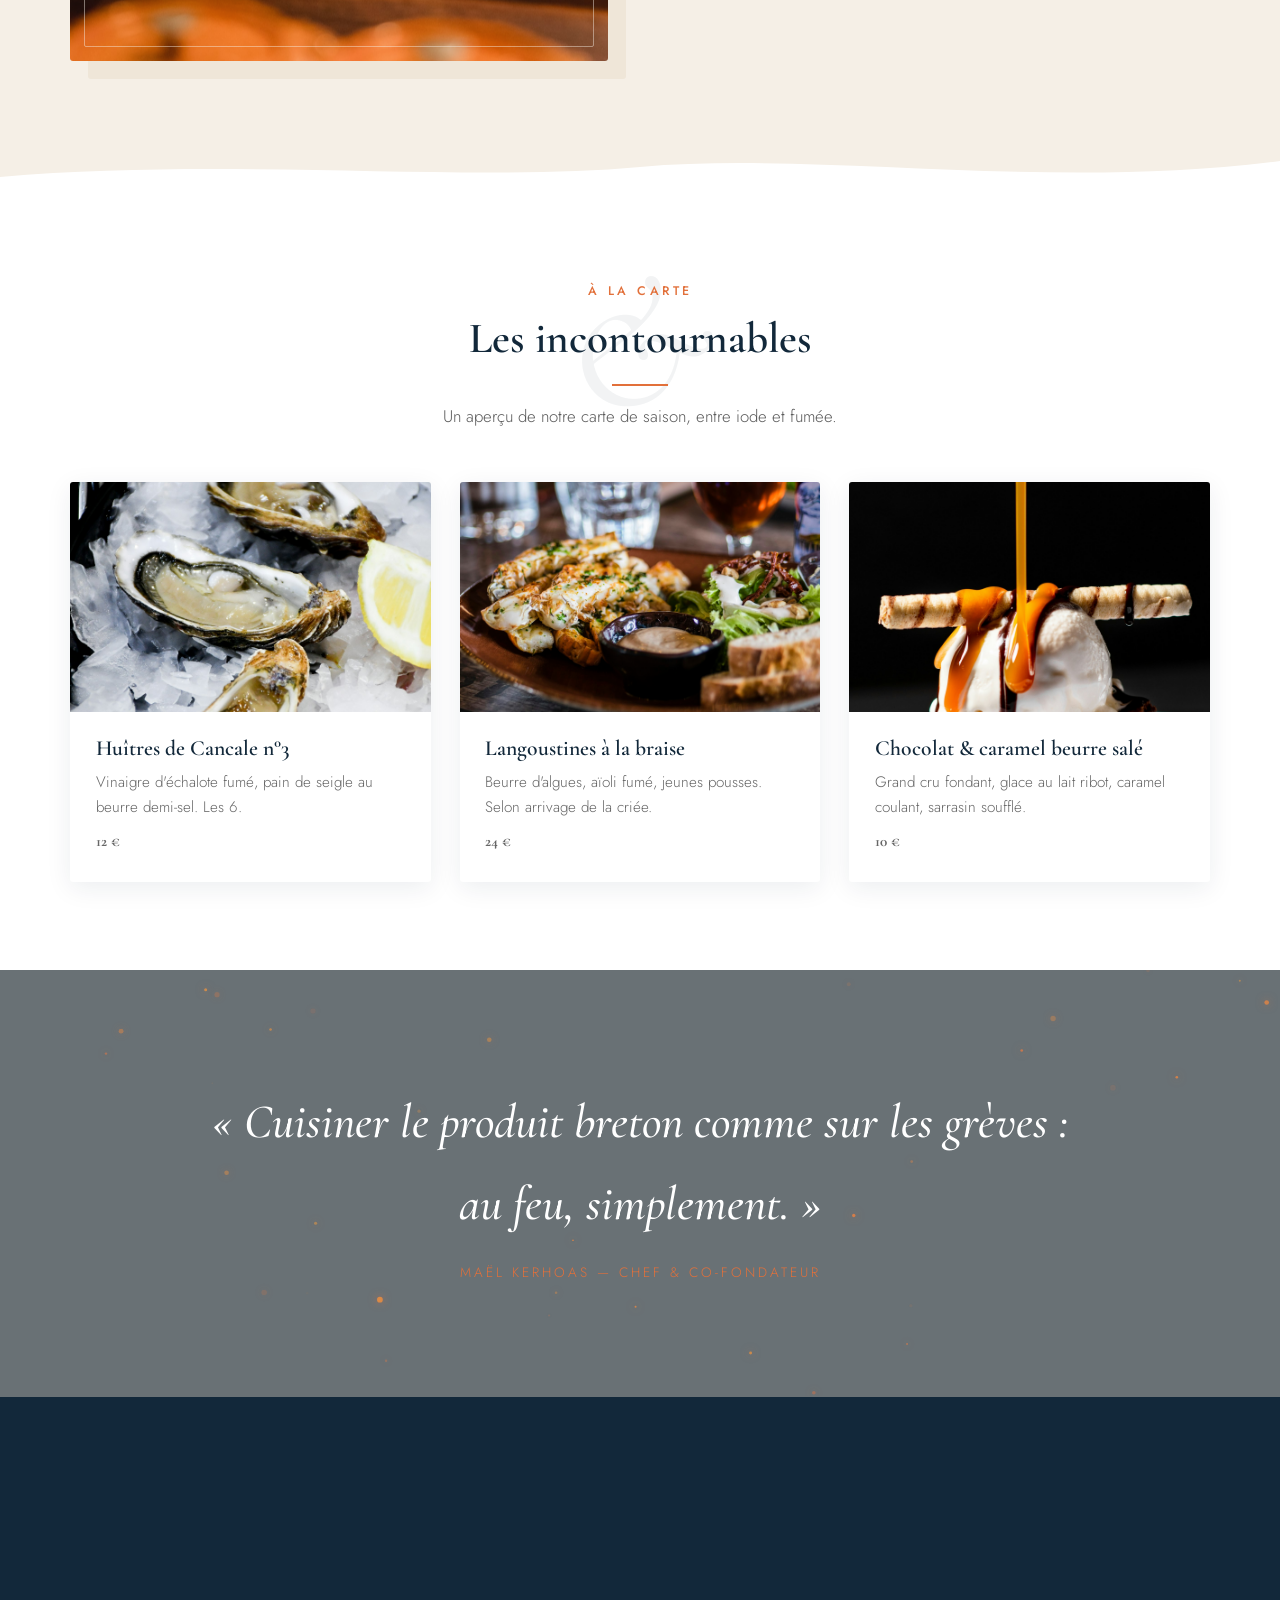
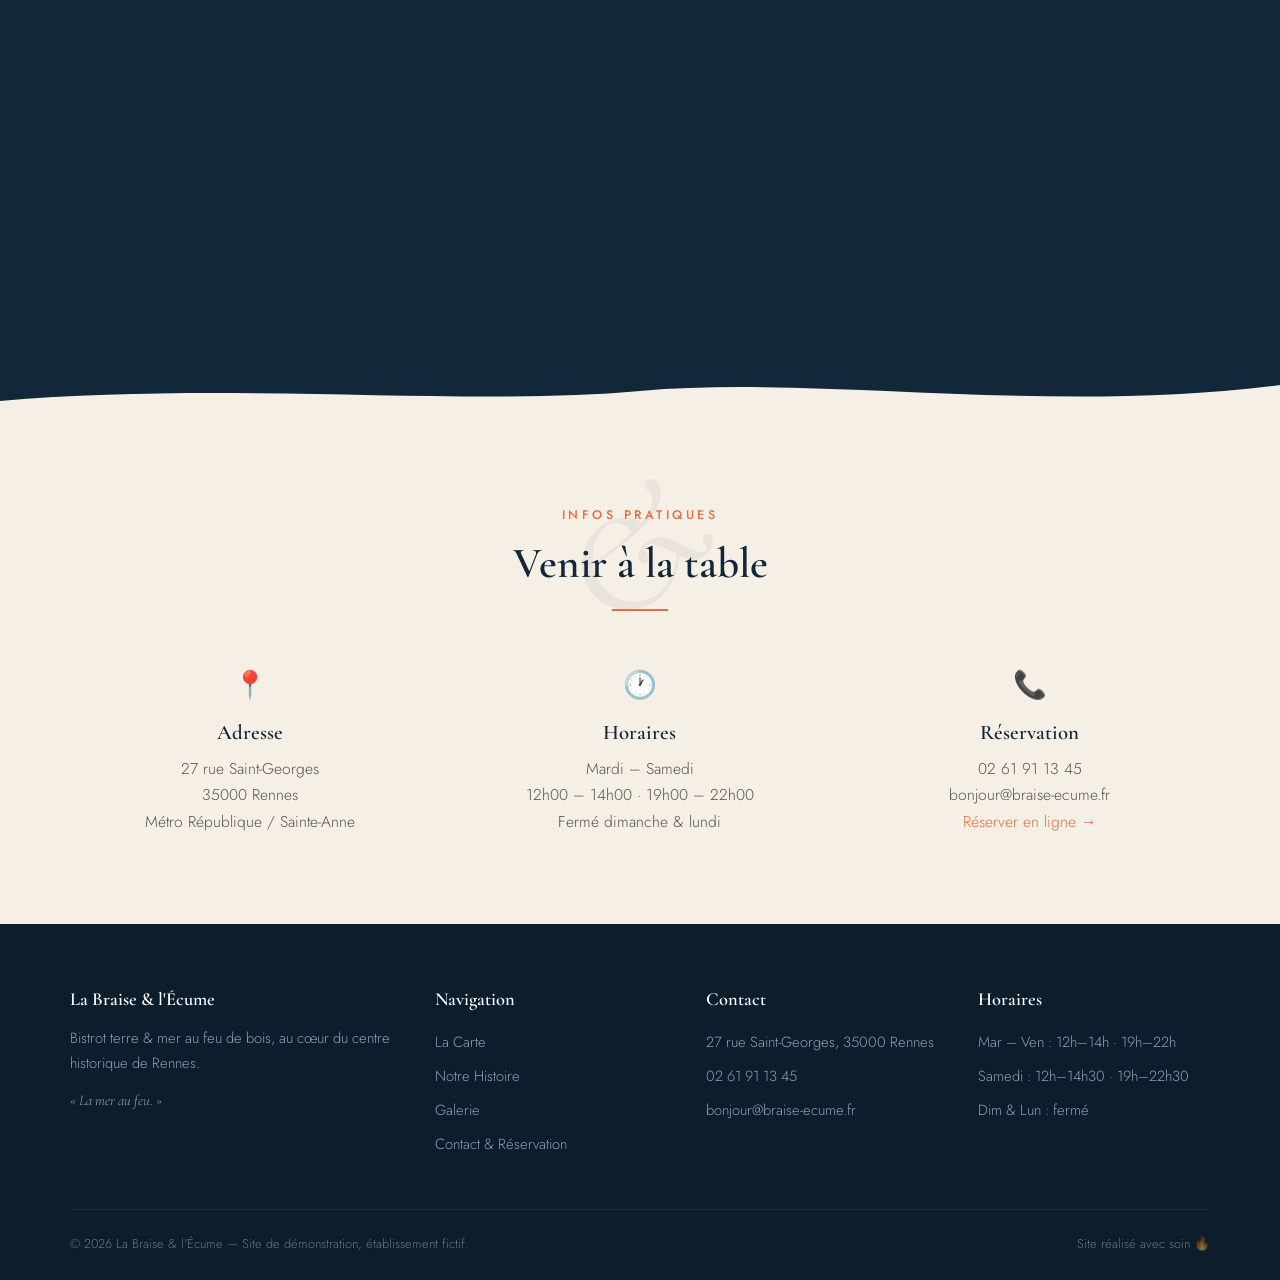
==== commit 39bfb079: "Hero : vidéo en lecture automatique en boucle, suppression du scroll-scrub Co-Authored-By: Claude Fa" ====
--- a/index.html
+++ b/index.html
@@ -34,10 +34,10 @@
     </div>
   </header>
 
-  <!-- HERO VIDÉO — la braise se ravive au fil du scroll -->
+  <!-- HERO VIDÉO — ambiance braise en boucle -->
   <section class="hero-scrub">
     <div class="hero-sticky" data-embers>
-      <video src="videos/hero-braise.mp4" poster="images/hero.jpg" muted playsinline preload="auto" aria-hidden="true"></video>
+      <video src="videos/hero-braise.mp4" poster="images/hero.jpg" autoplay muted loop playsinline preload="auto" aria-hidden="true"></video>
       <div class="hero-overlay"></div>
       <div class="hero-content">
         <p class="hero-kicker">Bistrot terre &amp; mer — Rennes</p>
@@ -48,7 +48,7 @@
           <a href="carte.html" class="btn ghost">Découvrir la carte</a>
         </div>
       </div>
-      <span class="hero-scroll">Faites défiler<span class="chev">⌄</span></span>
+      <a href="#concept" class="hero-scroll" aria-label="Défiler vers le contenu">Découvrir<span class="chev">⌄</span></a>
     </div>
   </section>
 
--- a/css/style.css
+++ b/css/style.css
@@ -99,10 +99,10 @@
 .burger.open span:nth-child(2) { opacity: 0; }
 .burger.open span:nth-child(3) { transform: translateY(-7px) rotate(-45deg); }
 
-/* ---------- Hero vidéo scrollytelling (accueil) ---------- */
-.hero-scrub { position: relative; height: 320vh; }
+/* ---------- Hero vidéo en boucle (accueil) ---------- */
+.hero-scrub { position: relative; height: 100svh; }
 .hero-sticky {
-  position: sticky; top: 0; height: 100svh; overflow: hidden;
+  position: relative; height: 100svh; overflow: hidden;
   display: grid; place-items: center; text-align: center; color: var(--blanc);
 }
 .hero-sticky video {
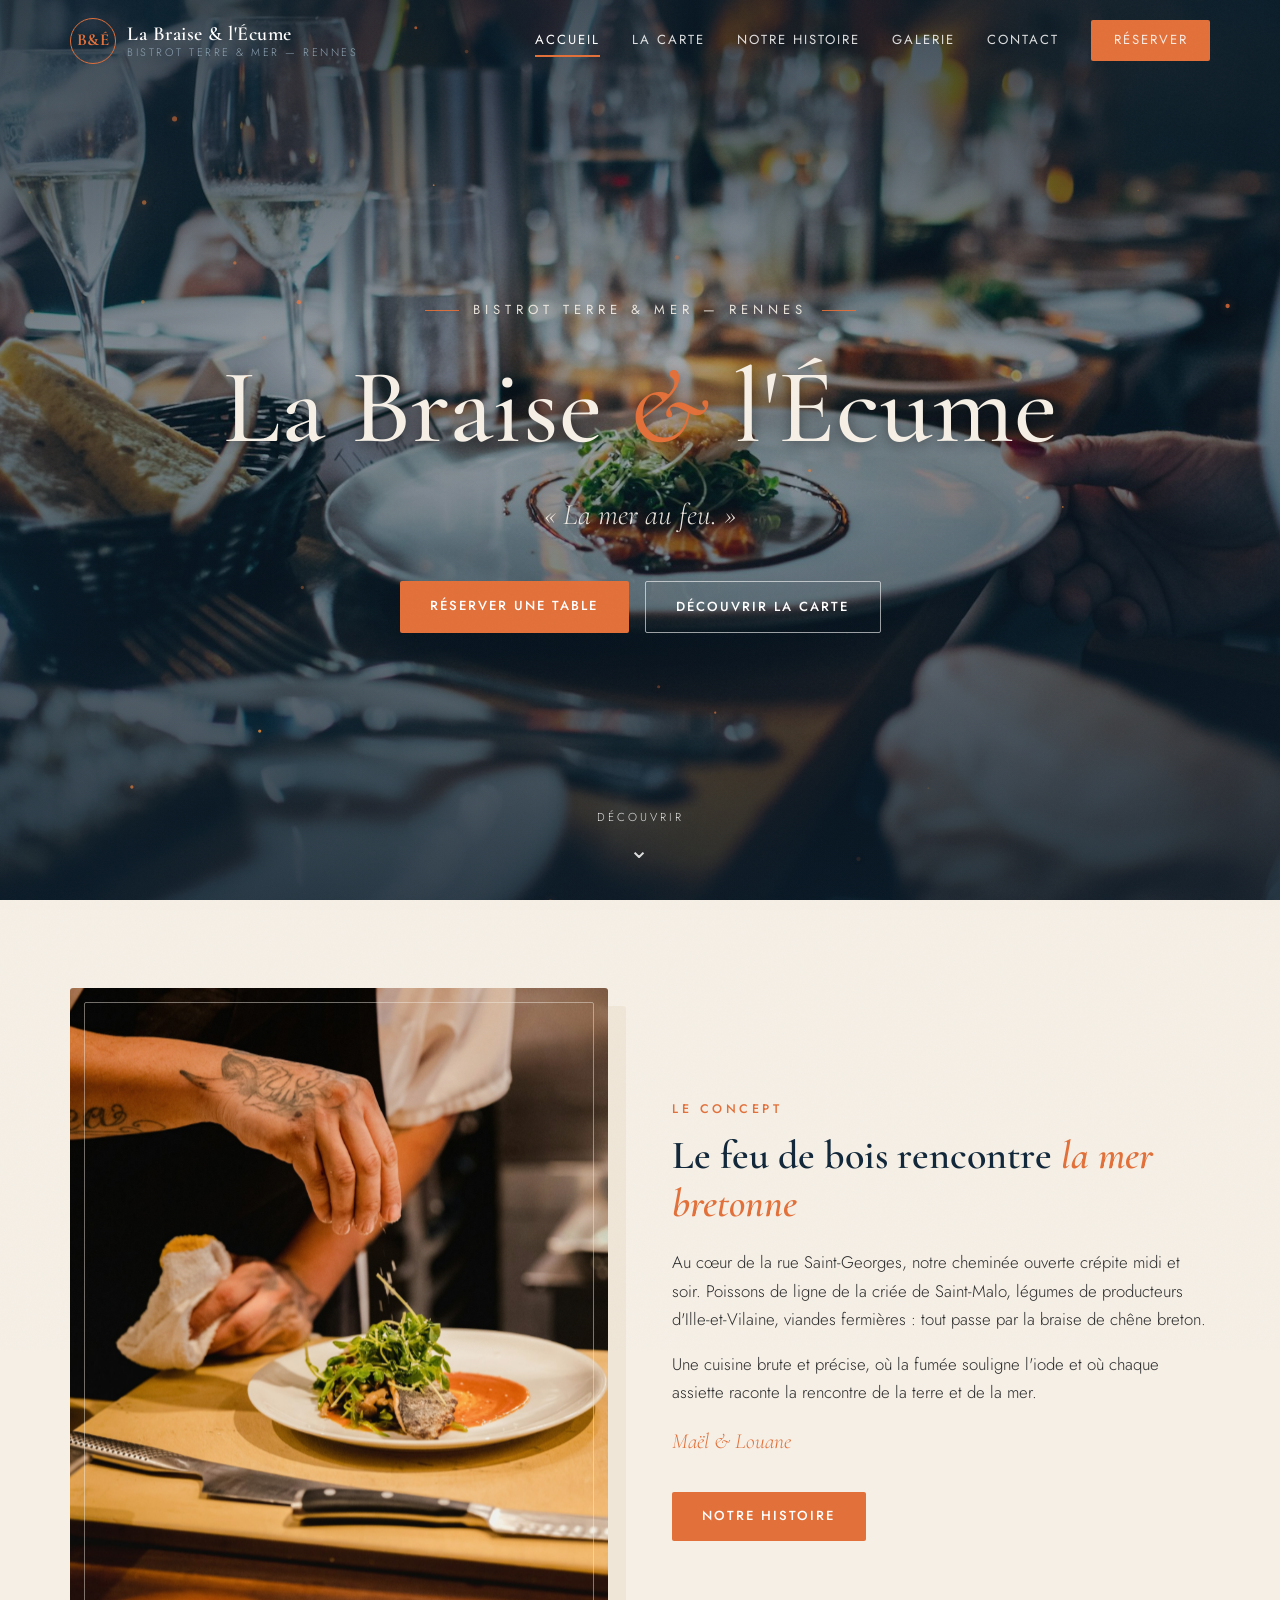
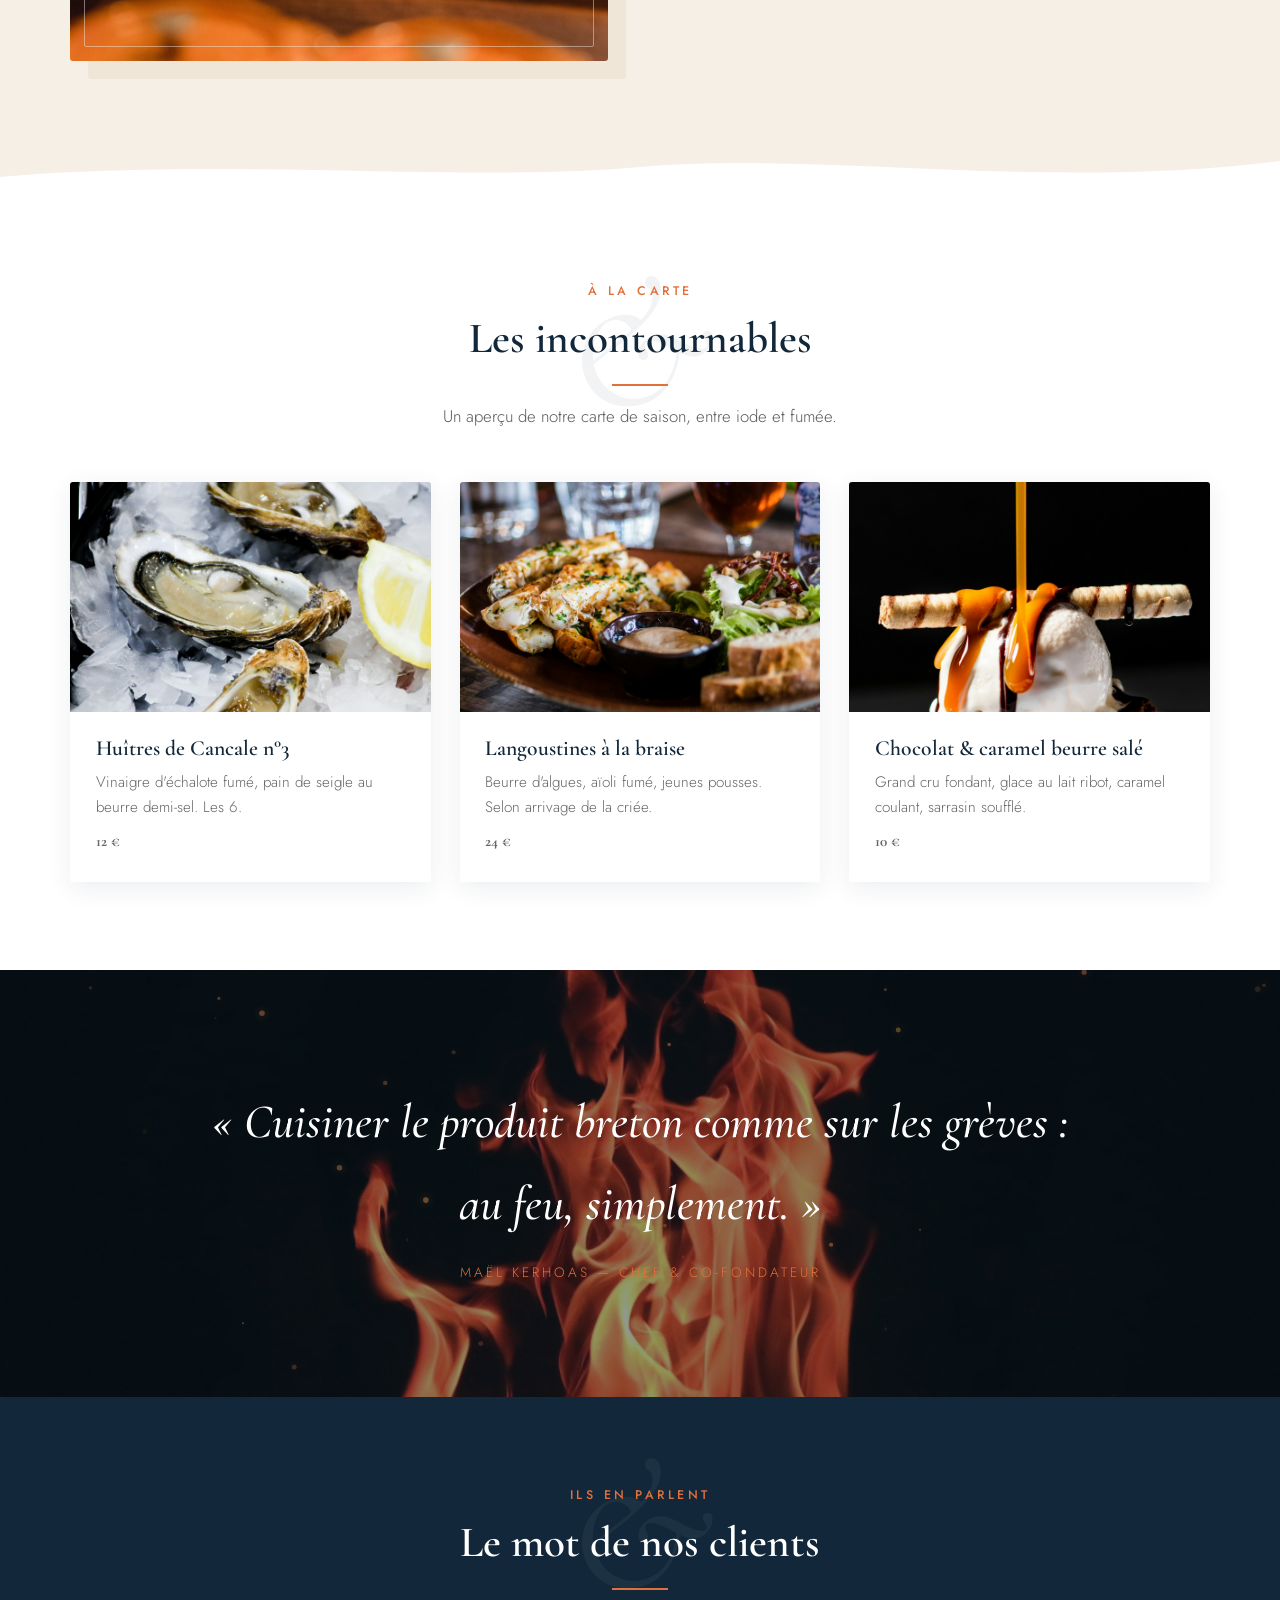
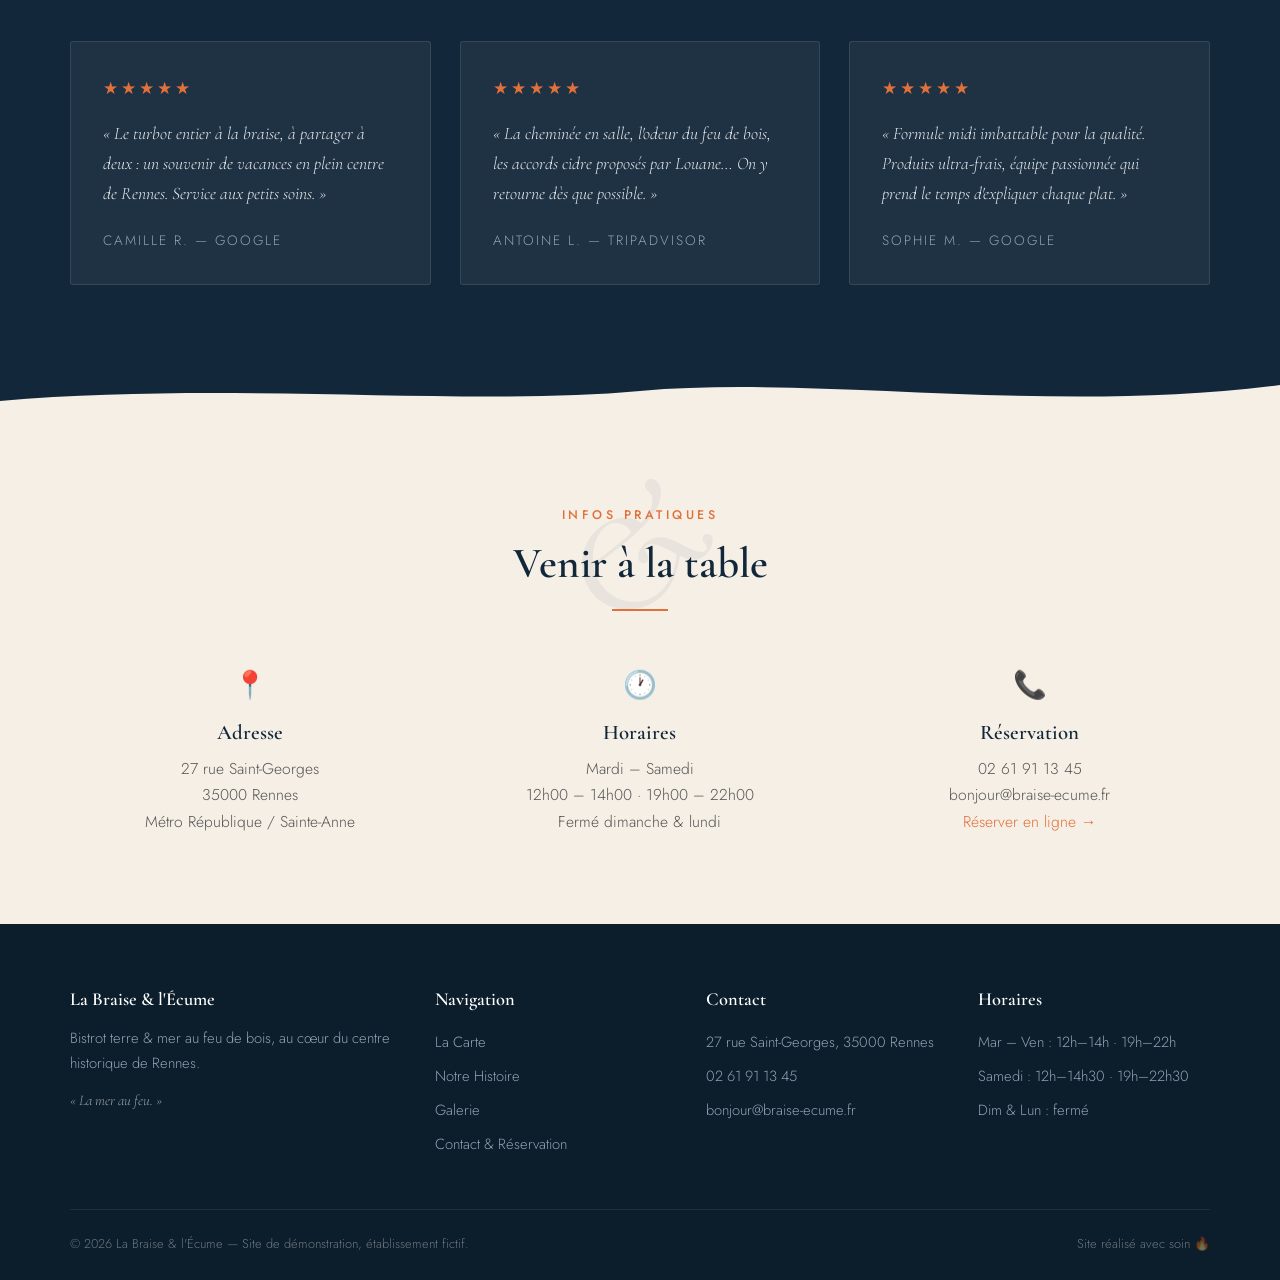
==== commit 8be69d82: "Bandeaux citation : fond vidéo de flammes en boucle (remplace la photo statique) Co-Authored-By: Cla" ====
--- a/index.html
+++ b/index.html
@@ -116,6 +116,7 @@
 
   <!-- BANDEAU DEVISE -->
   <section class="bandeau" data-embers>
+    <video class="bandeau-video" src="videos/flammes.mp4" autoplay muted loop playsinline preload="metadata" aria-hidden="true"></video>
     <div>
       <blockquote>« Cuisiner le produit breton comme sur les grèves&nbsp;:<br>au feu, simplement. »</blockquote>
       <cite>Maël Kerhoas — Chef &amp; co-fondateur</cite>
--- a/css/style.css
+++ b/css/style.css
@@ -224,15 +224,23 @@
 .card-body p { font-size: .95rem; color: #666; margin-top: .5rem; }
 .card-prix { font-family: var(--serif); font-size: 1.25rem; color: var(--braise); font-weight: 700; margin-top: .9rem; }
 
-/* ---------- Bandeau devise ---------- */
+/* ---------- Bandeau devise (fond vidéo de flammes) ---------- */
 .bandeau {
   position: relative; padding: 7rem 1rem; text-align: center; color: var(--blanc);
+  background: #0a0604; overflow: hidden;
 }
 .bandeau::before {
   content: ""; position: absolute; inset: 0;
-  background: url("../images/braise.jpg") center/cover no-repeat fixed;
-}
-.bandeau::after { content: ""; position: absolute; inset: 0; background: rgba(12,29,43,.6); }
+  background: url("../images/braise.jpg") center/cover no-repeat;
+}
+.bandeau-video {
+  position: absolute; inset: 0; width: 100%; height: 100%;
+  object-fit: cover; z-index: 0;
+}
+.bandeau::after {
+  content: ""; position: absolute; inset: 0; z-index: 1;
+  background: rgba(12,29,43,.45);
+}
 .bandeau > div { position: relative; z-index: 2; }
 .bandeau blockquote {
   font-family: var(--serif); font-style: italic;
@@ -527,5 +535,4 @@
   .valeurs-grid { grid-template-columns: 1fr; }
   .footer-grid { grid-template-columns: 1fr; }
   .form-row { grid-template-columns: 1fr; }
-  .bandeau::before { background-attachment: scroll; }
-}
+}
